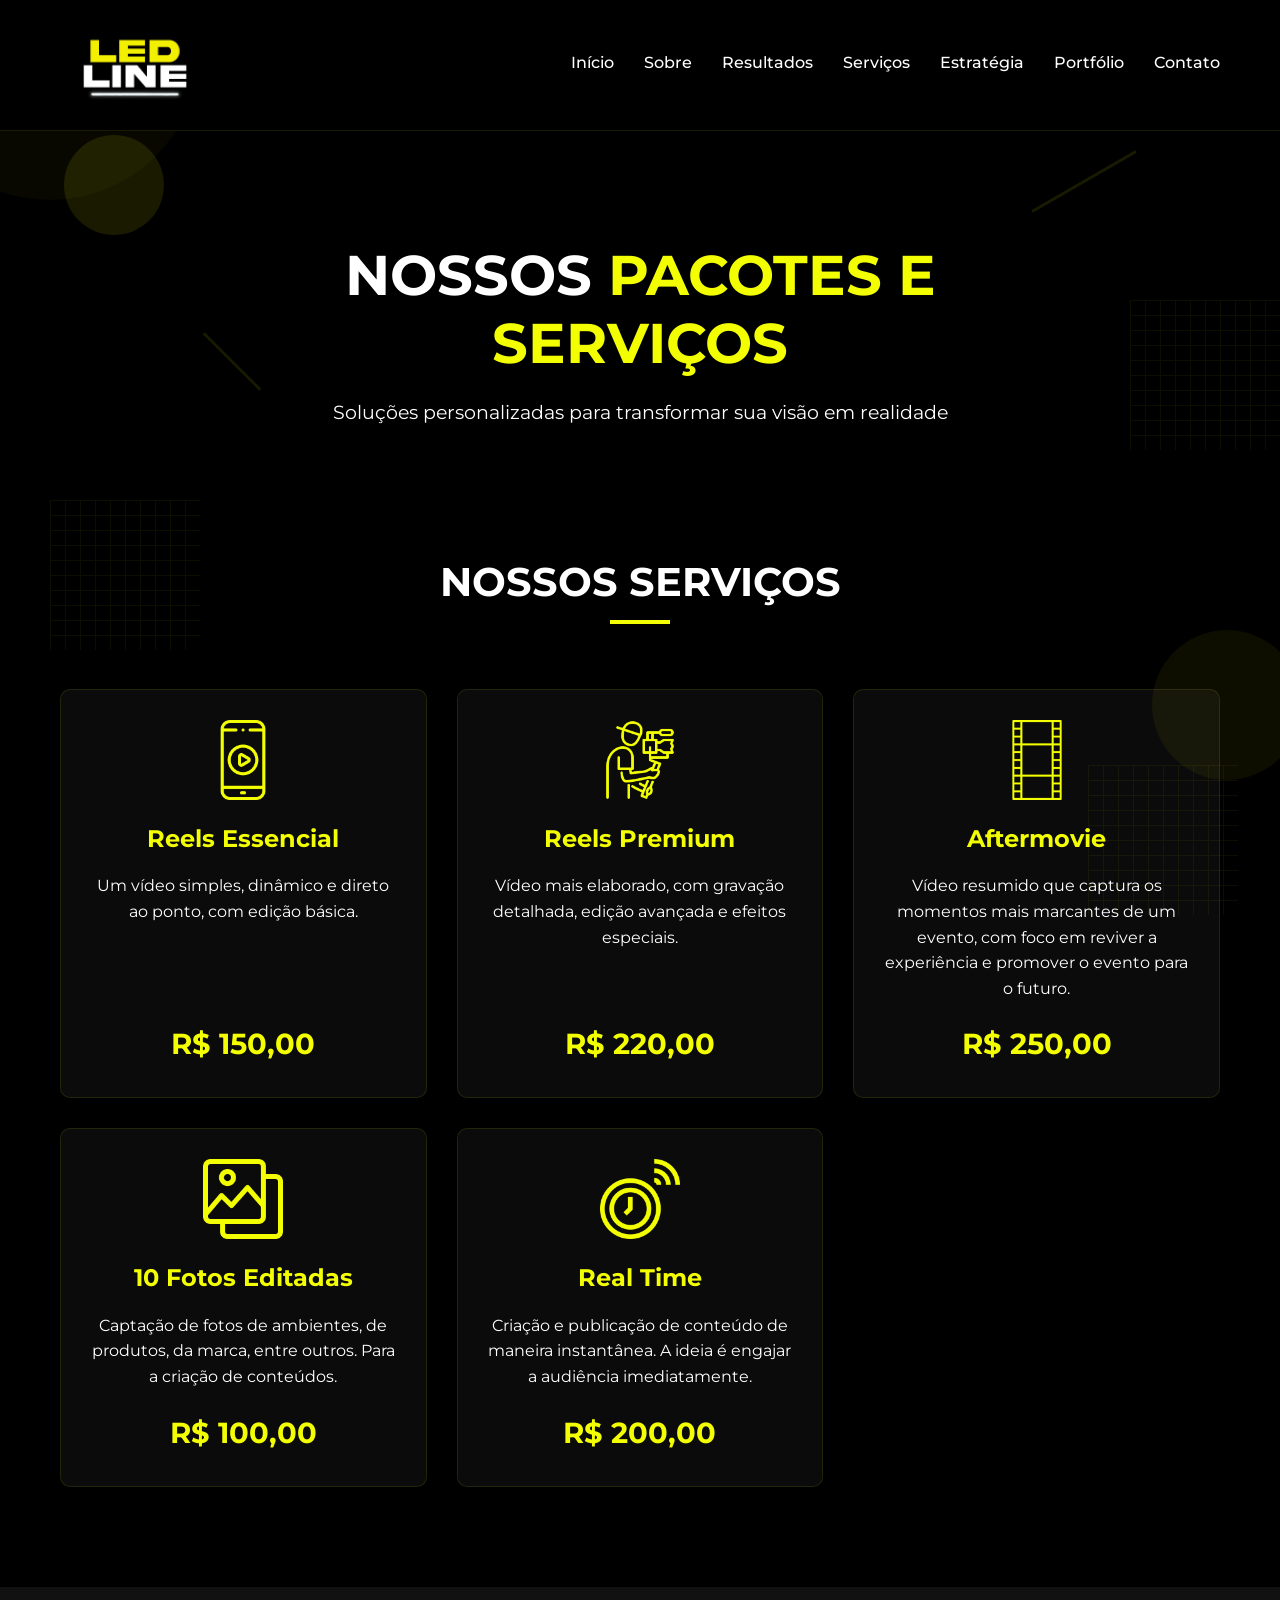
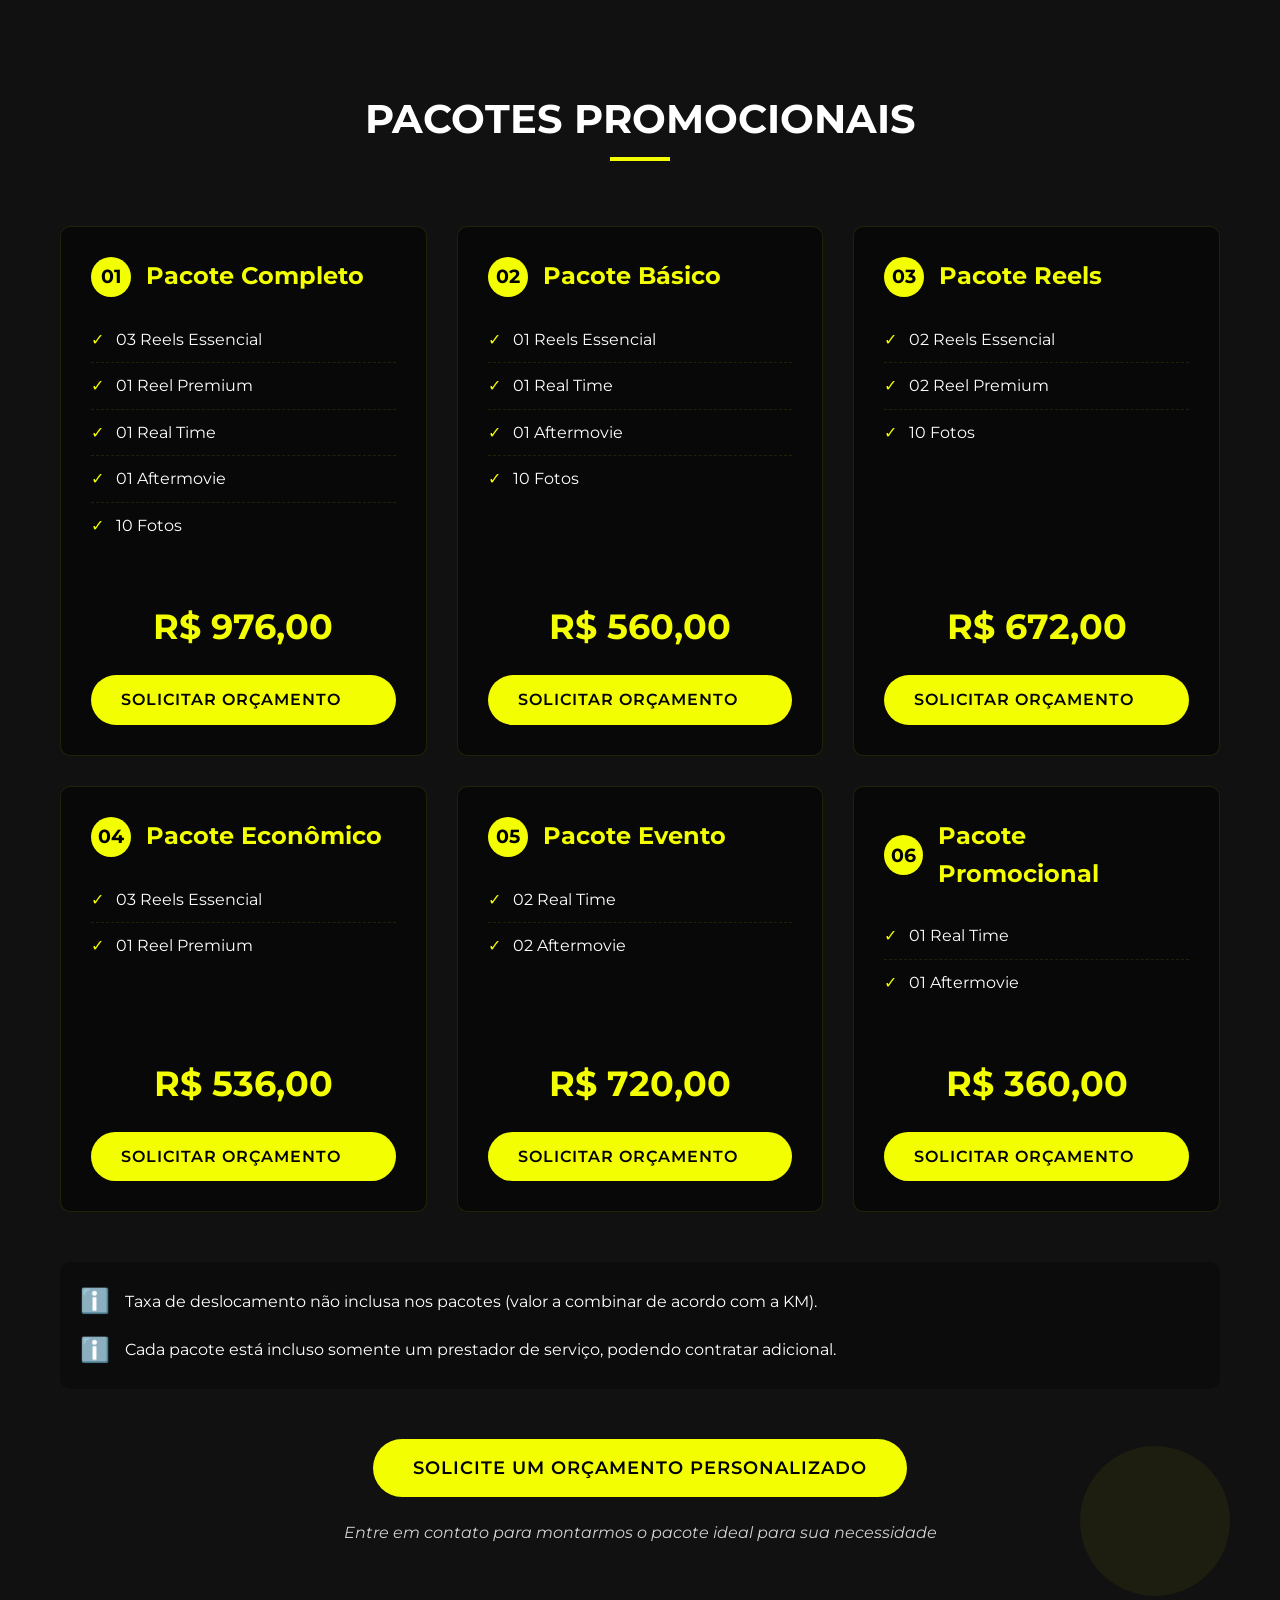
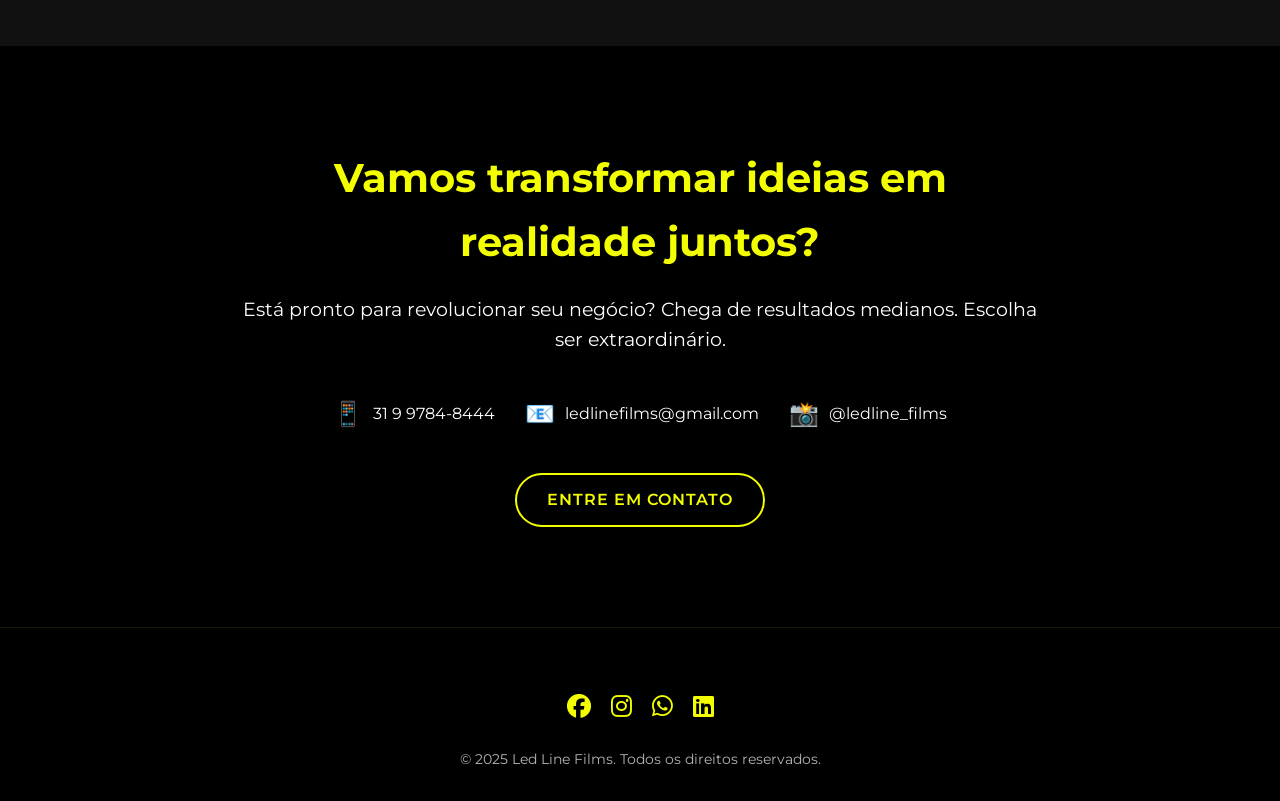
==== pacotes.html @ b4d3a760 "main" ====
<!DOCTYPE html>
<html lang="pt-BR">
<head>
    <meta charset="UTF-8">
    <meta name="viewport" content="width=device-width, initial-scale=1.0">
    <title>Pacotes e Serviços | Led Line Films</title>
    <link rel="stylesheet" href="styles.css">
    <link href="https://fonts.googleapis.com/css2?family=Montserrat:wght@400;500;600;700&display=swap" rel="stylesheet">
    <link rel="stylesheet" href="https://cdnjs.cloudflare.com/ajax/libs/font-awesome/6.5.1/css/all.min.css">
    <link rel="icon" href="/imgs/favicon.svg" type="image/x-icon">
    <link rel="shortcut icon" href="/imgs/favicon.svg" type="image/x-icon">
    <link rel="stylesheet" href="pacotes.css">
</head>
<body>
    <!-- Header -->
    <header>
        <div class="container nav-container">
            <a href="index.html" class="logo">
                <img src="/imgs/logo.png" alt="LED LINE Films Logo">
            </a>
            <nav>
                <ul>
                    <li><a href="index.html#home">Início</a></li>
                    <li><a href="index.html#about">Sobre</a></li>
                    <li><a href="index.html#resultados">Resultados</a></li>
                    <li><a href="index.html#services">Serviços</a></li>
                    <li><a href="index.html#estrategia">Estratégia</a></li>
                    <li><a href="index.html#portfolio">Portfólio</a></li>
                    <li><a href="index.html#contact">Contato</a></li>
                </ul>
            </nav>
            <div class="hamburger">
                <div class="line1"></div>
                <div class="line2"></div>
                <div class="line3"></div>
            </div>
        </div>
    </header>

    <!-- Hero Section Pacotes -->
    <section class="pacotes-hero">
        <div class="container">
            <div class="pacotes-hero-content">
                <h1>Nossos <span class="accent-text">Pacotes e Serviços</span></h1>
                <p>Soluções personalizadas para transformar sua visão em realidade</p>
            </div>
        </div>
        <!-- Elementos decorativos -->
        <div class="pacotes-decor-grid"></div>
        <div class="pacotes-decor-circle"></div>
    </section>

    <!-- Serviços Section -->
    <section class="pacotes-servicos">
        <div class="container">
            <div class="section-title">
                <h2>Nossos Serviços</h2>
            </div>
            <div class="pacotes-servicos-grid">
                <div class="pacote-servico-card">
                    <div class="servico-icon">
                        <img src="/imgs/icons/reels_essencial.png" alt="Reels Essencial">
                    </div>
                    <h3>Reels Essencial</h3>
                    <p>Um vídeo simples, dinâmico e direto ao ponto, com edição básica.</p>
                    <div class="servico-preco">
                        <span>R$ 150,00</span>
                    </div>
                </div>

                <div class="pacote-servico-card">
                    <div class="servico-icon">
                        <img src="/imgs/icons/reels_premium.png" alt="Reels Premium">
                    </div>
                    <h3>Reels Premium</h3>
                    <p>Vídeo mais elaborado, com gravação detalhada, edição avançada e efeitos especiais.</p>
                    <div class="servico-preco">
                        <span>R$ 220,00</span>
                    </div>
                </div>

                <div class="pacote-servico-card">
                    <div class="servico-icon">
                        <img src="/imgs/icons/aftermovie.png" alt="Aftermovie">
                    </div>
                    <h3>Aftermovie</h3>
                    <p>Vídeo resumido que captura os momentos mais marcantes de um evento, com foco em reviver a experiência e promover o evento para o futuro.</p>
                    <div class="servico-preco">
                        <span>R$ 250,00</span>
                    </div>
                </div>

                <div class="pacote-servico-card">
                    <div class="servico-icon">
                        <img src="/imgs/icons/pack_photos.png" alt="Fotos Editadas">
                    </div>
                    <h3>10 Fotos Editadas</h3>
                    <p>Captação de fotos de ambientes, de produtos, da marca, entre outros. Para a criação de conteúdos.</p>
                    <div class="servico-preco">
                        <span>R$ 100,00</span>
                    </div>
                </div>

                <div class="pacote-servico-card">
                    <div class="servico-icon">
                        <img src="/imgs/icons/real_time.png" alt="Real Time">
                    </div>
                    <h3>Real Time</h3>
                    <p>Criação e publicação de conteúdo de maneira instantânea. A ideia é engajar a audiência imediatamente.</p>
                    <div class="servico-preco">
                        <span>R$ 200,00</span>
                    </div>
                </div>
            </div>
        </div>
    </section>

    <!-- Pacotes Section -->
    <section class="pacotes-opcoes">
        <div class="container">
            <div class="section-title">
                <h2>Pacotes Promocionais</h2>
            </div>

            <div class="pacotes-opcoes-grid">
                <div class="pacote-opcao-card">
                    <div class="pacote-header">
                        <div class="pacote-number">01</div>
                        <h3>Pacote Completo</h3>
                    </div>
                    <ul class="pacote-items">
                        <li>03 Reels Essencial</li>
                        <li>01 Reel Premium</li>
                        <li>01 Real Time</li>
                        <li>01 Aftermovie</li>
                        <li>10 Fotos</li>
                    </ul>
                    <div class="pacote-preco">
                        <span>R$ 976,00</span>
                    </div>
                    <a href="index.html#contact" class="btn">Solicitar Orçamento</a>
                </div>

                <div class="pacote-opcao-card">
                    <div class="pacote-header">
                        <div class="pacote-number">02</div>
                        <h3>Pacote Básico</h3>
                    </div>
                    <ul class="pacote-items">
                        <li>01 Reels Essencial</li>
                        <li>01 Real Time</li>
                        <li>01 Aftermovie</li>
                        <li>10 Fotos</li>
                    </ul>
                    <div class="pacote-preco">
                        <span>R$ 560,00</span>
                    </div>
                    <a href="index.html#contact" class="btn">Solicitar Orçamento</a>
                </div>

                <div class="pacote-opcao-card">
                    <div class="pacote-header">
                        <div class="pacote-number">03</div>
                        <h3>Pacote Reels</h3>
                    </div>
                    <ul class="pacote-items">
                        <li>02 Reels Essencial</li>
                        <li>02 Reel Premium</li>
                        <li>10 Fotos</li>
                    </ul>
                    <div class="pacote-preco">
                        <span>R$ 672,00</span>
                    </div>
                    <a href="index.html#contact" class="btn">Solicitar Orçamento</a>
                </div>

                <div class="pacote-opcao-card">
                    <div class="pacote-header">
                        <div class="pacote-number">04</div>
                        <h3>Pacote Econômico</h3>
                    </div>
                    <ul class="pacote-items">
                        <li>03 Reels Essencial</li>
                        <li>01 Reel Premium</li>
                    </ul>
                    <div class="pacote-preco">
                        <span>R$ 536,00</span>
                    </div>
                    <a href="index.html#contact" class="btn">Solicitar Orçamento</a>
                </div>

                <div class="pacote-opcao-card">
                    <div class="pacote-header">
                        <div class="pacote-number">05</div>
                        <h3>Pacote Evento</h3>
                    </div>
                    <ul class="pacote-items">
                        <li>02 Real Time</li>
                        <li>02 Aftermovie</li>
                    </ul>
                    <div class="pacote-preco">
                        <span>R$ 720,00</span>
                    </div>
                    <a href="index.html#contact" class="btn">Solicitar Orçamento</a>
                </div>

                <div class="pacote-opcao-card">
                    <div class="pacote-header">
                        <div class="pacote-number">06</div>
                        <h3>Pacote Promocional</h3>
                    </div>
                    <ul class="pacote-items">
                        <li>01 Real Time</li>
                        <li>01 Aftermovie</li>
                    </ul>
                    <div class="pacote-preco">
                        <span>R$ 360,00</span>
                    </div>
                    <a href="index.html#contact" class="btn">Solicitar Orçamento</a>
                </div>
            </div>

            <div class="pacotes-info">
                <div class="info-item">
                    <span class="info-icon">ℹ️</span>
                    <p>Taxa de deslocamento não inclusa nos pacotes (valor a combinar de acordo com a KM).</p>
                </div>
                <div class="info-item">
                    <span class="info-icon">ℹ️</span>
                    <p>Cada pacote está incluso somente um prestador de serviço, podendo contratar adicional.</p>
                </div>
            </div>

            <div class="pacotes-cta">
                <a href="index.html#contact" class="btn btn-lg">Solicite um orçamento personalizado</a>
                <p>Entre em contato para montarmos o pacote ideal para sua necessidade</p>
            </div>
        </div>
    </section>

    <!-- Contato Rápido -->
    <section class="pacotes-contato">
        <div class="container">
            <div class="pacotes-contato-content">
                <h2>Vamos transformar ideias em realidade juntos?</h2>
                <p>Está pronto para revolucionar seu negócio? Chega de resultados medianos. Escolha ser extraordinário.</p>
                <div class="pacotes-contato-info">
                    <div class="contato-item">
                        <span class="contato-icon">📱</span>
                        <a href="tel:+5531997848444">31 9 9784-8444</a>
                    </div>
                    <div class="contato-item">
                        <span class="contato-icon">📧</span>
                        <a href="mailto:ledlinefilms@gmail.com">ledlinefilms@gmail.com</a>
                    </div>
                    <div class="contato-item">
                        <span class="contato-icon">📸</span>
                        <a href="https://www.instagram.com/ledline_films/" target="_blank">@ledline_films</a>
                    </div>
                </div>
                <a href="index.html#contact" class="btn btn-outline">Entre em contato</a>
            </div>
        </div>
    </section>

    <!-- Footer -->
    <footer>
        <div class="container">
            <div class="social-icons">
                <a href="#"><i class="fab fa-facebook"></i></a>
                <a href="https://www.instagram.com/ledline_films/"><i class="fab fa-instagram"></i></a>
                <a href="#"><i class="fab fa-whatsapp"></i></a>
                <a href="#"><i class="fab fa-linkedin"></i></a>
            </div>
            <div class="copyright">
                &copy; 2025 Led Line Films. Todos os direitos reservados.
            </div>
        </div>
    </footer>

    <script src="script.js"></script>
</body>
</html>
---- styles.css ----
:root {
    --primary-color: #000000;         /* Preto como na proposta */
    --accent-color: #f3ff00;          /* Amarelo vibrante como na proposta */
    --text-color: #ffffff;            /* Texto branco */
    --secondary-color: #111111;       /* Tom escuro secundário */
    --transition: all 0.3s ease;
}

/* Reset global e estilos base */
* {
    margin: 0;
    padding: 0;
    box-sizing: border-box;
    font-family: 'Montserrat', sans-serif;
}

body {
    background-color: var(--primary-color);
    color: var(--text-color);
    line-height: 1.6;
}

/* Definições de containers */
.container {
    max-width: 1200px;
    margin: 0 auto;
    padding: 0 20px;
}

/* Estilos para links e botões */
a {
    text-decoration: none;
    color: var(--text-color);
    transition: var(--transition);
}

a:hover {
    color: var(--accent-color);
}

.btn {
    display: inline-block;
    background-color: var(--accent-color);
    color: black;
    padding: 12px 30px;
    border: none;
    border-radius: 50px;
    font-size: 1rem;
    font-weight: 600;
    cursor: pointer;
    transition: var(--transition);
    text-decoration: none;
    text-transform: uppercase;
    letter-spacing: 1px;
}

.btn:hover {
    color: black;
    background-color: var(--accent-color);
    transform: translateY(-3px);
    box-shadow: 0 4px 15px rgba(243, 255, 0, 0.3);
}

.btn-outline {
    background-color: transparent;
    border: 2px solid var(--accent-color);
    color: var(--accent-color);
}

.btn-outline:hover {
    background-color: var(--accent-color);
    color: black;
}

/* Estilos para textos com destaque */
.accent-text {
    color: var(--accent-color);
    font-weight: 700;
}

/* Header e navegação */
header {
    background-color: rgba(0, 0, 0, 0.9);
    position: fixed;
    width: 100%;
    z-index: 1000;
    padding: 5px 0;
    border-bottom: 1px solid rgba(243, 255, 0, 0.1);
    transition: var(--transition);
}

header.scrolled {
    padding: 5px 0;
    background-color: rgba(0, 0, 0, 0.95);
    box-shadow: 0 2px 10px rgba(0, 0, 0, 0.5);
}

.nav-container {
    display: flex;
    justify-content: space-between;
    align-items: center;
}

.logo {
    display: flex;
    align-items: center;
    text-decoration: none;
    width: 150px;
    height: 120px;
}

.logo img {
    width: 100%;
    height: 100%;
    object-fit: contain;
}

nav ul {
    display: flex;
    list-style: none;
}

nav ul li {
    margin-left: 30px;
}

nav ul li a {
    color: var(--text-color);
    text-decoration: none;
    font-weight: 500;
    transition: var(--transition);
    position: relative;
}

nav ul li a:hover {
    color: var(--accent-color);
}

.nav-hover-line {
    display: block;
    height: 2px;
    width: 0;
    background-color: var(--accent-color);
    transition: width 0.3s ease;
    margin-top: 3px;
}

nav ul li a:hover .nav-hover-line {
    width: 100%;
}

.hamburger {
    display: none;
    cursor: pointer;
}

.hamburger div {
    width: 25px;
    height: 3px;
    background-color: var(--text-color);
    margin: 5px;
    transition: var(--transition);
}

/* Seção Hero */
.hero {
    position: relative;
    height: 100vh;
    background: linear-gradient(rgba(0, 0, 0, 0.8), rgba(0, 0, 0, 0.8)), url('/imgs/bg-hero.jpg') center/cover no-repeat;
    display: flex;
    align-items: center;
    text-align: center;
    overflow: hidden;
}

.hero .container {
    display: flex;
    flex-direction: column;
    justify-content: center;
    align-items: center;
    height: 100%;
    position: relative;
}

.hero-content {
    max-width: 800px;
    margin: 0 auto;
    position: relative;
    z-index: 2;
    padding-bottom: 70px; /* Espaço para o indicador de scroll */
}

.hero-content h1 {
    font-size: 3.5rem;
    font-weight: 700;
    margin-bottom: 20px;
    line-height: 1.2;
    text-transform: uppercase;
    animation: fadeInUp 1s ease;
}

.hero-content p {
    font-size: 1.2rem;
    margin-bottom: 30px;
    animation: fadeInUp 1.2s ease;
}

.hero-buttons {
    display: flex;
    justify-content: center;
    gap: 20px;
    margin-top: 30px;
    animation: fadeInUp 1.4s ease;
}

.scroll-indicator {
    position: absolute;
    bottom: 30px;
    left: 50%;
    transform: translateX(-50%);
    text-align: center;
    animation: bounce 2s infinite;
    z-index: 2;
}

.scroll-indicator span {
    display: block;
    font-size: 0.9rem;
    margin-bottom: 10px;
    opacity: 0.7;
}

.arrow-down {
    display: block;
    width: 20px;
    height: 20px;
    border-right: 2px solid var(--accent-color);
    border-bottom: 2px solid var(--accent-color);
    transform: rotate(45deg);
    margin: 0 auto;
}

.hero-decor-grid {
    position: absolute;
    bottom: -50px;
    right: -50px;
    width: 200px;
    height: 200px;
    background-image: linear-gradient(var(--accent-color) 1px, transparent 1px), 
                      linear-gradient(90deg, var(--accent-color) 1px, transparent 1px);
    background-size: 15px 15px;
    opacity: 0.05;
    z-index: 1;
}

.hero-decor-circle {
    position: absolute;
    top: -100px;
    left: -100px;
    width: 300px;
    height: 300px;
    border-radius: 50%;
    background-color: var(--accent-color);
    opacity: 0.03;
    z-index: 1;
}

/* Seção Sobre */
.about {
    padding: 100px 0;
    position: relative;
    overflow: hidden;
}

.section-title {
    text-align: center;
    margin-bottom: 60px;
}

.section-title h2 {
    font-size: 2.5rem;
    font-weight: 700;
    display: inline-block;
    position: relative;
    margin-bottom: 15px;
    text-transform: uppercase;
}

.section-title h2:after {
    content: '';
    position: absolute;
    left: 50%;
    bottom: -10px;
    transform: translateX(-50%);
    width: 60px;
    height: 4px;
    background-color: var(--accent-color);
}

.about-content {
    display: flex;
    flex-wrap: wrap;
    align-items: center;
    justify-content: space-between;
}

.about-text {
    flex: 1;
    padding-right: 40px;
}

.about-text h3 {
    font-size: 1.8rem;
    margin-bottom: 20px;
    color: var(--accent-color);
}

.about-text p {
    margin-bottom: 15px;
}

.about-image {
    flex: 1;
    overflow: hidden;
    border-radius: 10px;
    box-shadow: 0 5px 15px rgba(0, 0, 0, 0.3);
    height: 400px;
}

.about-image img {
    width: 100%;
    height: 100%;
    object-fit: cover;
    transition: var(--transition);
}

.about-image img:hover {
    transform: scale(1.05);
}

/* Seção Estratégia */
.estrategia {
    padding: 100px 0;
    background-color: var(--secondary-color);
    position: relative;
    overflow: hidden;
}

.estrategia-intro {
    max-width: 800px;
    margin: 0 auto 60px;
    text-align: center;
    font-size: 1.2rem;
}

.estrategia-steps {
    display: flex;
    flex-direction: column;
    gap: 30px;
    max-width: 1000px;
    margin: 0 auto;
}

.step-container {
    display: flex;
    align-items: center;
}

.step-card {
    background-color: rgba(17, 17, 17, 0.7);
    border: 1px solid rgba(243, 255, 0, 0.1);
    border-radius: 10px;
    padding: 30px;
    flex: 1;
    position: relative;
    transition: transform 0.3s ease, box-shadow 0.3s ease;
}

.step-card:hover {
    transform: translateY(-5px);
    box-shadow: 0 10px 20px rgba(0, 0, 0, 0.2);
    border-color: rgba(243, 255, 0, 0.3);
}

.step-number {
    display: inline-block;
    background-color: var(--accent-color);
    color: black;
    font-weight: 700;
    padding: 5px 15px;
    border-radius: 20px;
    margin-bottom: 15px;
    font-size: 1.1rem;
}

.step-card h3 {
    font-size: 1.8rem;
    margin-bottom: 10px;
    color: var(--accent-color);
    text-transform: uppercase;
    font-weight: 700;
    letter-spacing: 1px;
}

.step-subtitle {
    font-size: 1.1rem;
    color: rgba(255, 255, 255, 0.7);
    margin-bottom: 15px;
    font-weight: 500;
}

.step-connector {
    display: flex;
    flex-direction: column;
    align-items: center;
    width: 100px;
    position: relative;
}

.connector-line {
    height: 2px;
    width: 100%;
    background-color: var(--accent-color);
    opacity: 0.4;
}

.connector-plus {
    position: absolute;
    top: 50%;
    left: 50%;
    transform: translate(-50%, -50%);
    width: 30px;
    height: 30px;
    background-color: var(--accent-color);
    color: black;
    border-radius: 50%;
    display: flex;
    align-items: center;
    justify-content: center;
    font-weight: 700;
    font-size: 1.2rem;
}

.estrategia-cta {
    text-align: center;
    margin-top: 60px;
}

/* Elementos decorativos da estratégia */
.estrategia-decor-camera {
    position: absolute;
    top: 50px;
    right: 50px;
    width: 150px;
    height: 150px;
    background-image: url('data:image/svg+xml;utf8,<svg xmlns="http://www.w3.org/2000/svg" viewBox="0 0 512 512" fill="%23f3ff00" opacity="0.1"><path d="M149.1 64.8L138.7 96H64C28.7 96 0 124.7 0 160V416c0 35.3 28.7 64 64 64H448c35.3 0 64-28.7 64-64V160c0-35.3-28.7-64-64-64H373.3L362.9 64.8C356.4 45.2 338.1 32 317.4 32H194.6c-20.7 0-39 13.2-45.5 32.8zM256 192a96 96 0 1 1 0 192 96 96 0 1 1 0-192z"/></svg>');
    background-repeat: no-repeat;
    opacity: 0.05;
    z-index: 1;
}

.estrategia-decor-grid {
    position: absolute;
    bottom: -50px;
    left: -50px;
    width: 200px;
    height: 200px;
    background-image: linear-gradient(var(--accent-color) 1px, transparent 1px), 
                      linear-gradient(90deg, var(--accent-color) 1px, transparent 1px);
    background-size: 15px 15px;
    opacity: 0.05;
    z-index: 1;
}

.estrategia-decor-circles {
    position: absolute;
    top: 30%;
    left: 10%;
    width: 20px;
    height: 20px;
    border-radius: 50%;
    background-color: var(--accent-color);
    box-shadow: 0 0 0 10px rgba(243, 255, 0, 0.03), 
                0 0 0 20px rgba(243, 255, 0, 0.02);
    opacity: 0.1;
    z-index: 1;
}

/* Seção Resultados */
.resultados {
    padding: 100px 0;
    background-color: var(--secondary-color);
    position: relative;
    overflow: hidden;
}

.resultados-grid {
    display: grid;
    grid-template-columns: repeat(auto-fit, minmax(350px, 1fr));
    gap: 30px;
}

.resultado-card {
    background-color: var(--primary-color);
    border-radius: 10px;
    overflow: hidden;
    box-shadow: 0 5px 15px rgba(0, 0, 0, 0.2);
    transition: var(--transition);
    padding: 20px;
    border: 1px solid rgba(243, 255, 0, 0.1);
}

.resultado-card:hover {
    transform: translateY(-10px);
    border-color: rgba(243, 255, 0, 0.3);
    box-shadow: 0 10px 30px rgba(0, 0, 0, 0.5);
}

.resultado-insights img {
    width: 100%;
    max-height: 500px;
    min-height: 400px;
    object-fit: contain;
    border-radius: 10px;
    margin-bottom: 20px;
    background-color: white;
}

.resultado-stats {
    display: flex;
    justify-content: space-between;
    margin-bottom: 20px;
}

.stat-item {
    display: flex;
    flex-direction: column;
    align-items: center;
}

.stat-number {
    font-size: 1.5rem;
    font-weight: bold;
    color: var(--accent-color);
}

.stat-label {
    font-size: 0.9rem;
    color: rgba(255, 255, 255, 0.7);
}

.resultado-description {
    text-align: center;
    font-style: italic;
    color: rgba(255, 255, 255, 0.8);
}

/* Seção Serviços */
.services {
    padding: 100px 0;
    background-color: var(--primary-color);
    position: relative;
    overflow: hidden;
}

.services-grid {
    display: grid;
    grid-template-columns: repeat(auto-fit, minmax(300px, 1fr));
    gap: 30px;
}

.service-card {
    background-color: var(--secondary-color);
    border-radius: 10px;
    overflow: hidden;
    box-shadow: 0 5px 15px rgba(0, 0, 0, 0.2);
    transition: var(--transition);
    border: 1px solid rgba(243, 255, 0, 0.1);
}

.service-card:hover {
    transform: translateY(-10px);
    border-color: rgba(243, 255, 0, 0.3);
    box-shadow: 0 10px 30px rgba(0, 0, 0, 0.5);
}

.service-img {
    height: 200px;
    overflow: hidden;
}

.service-img img {
    width: 100%;
    height: 100%;
    object-fit: cover;
    transition: var(--transition);
}

.service-card:hover .service-img img {
    transform: scale(1.1);
}

.service-info {
    padding: 25px;
}

.service-info h3 {
    font-size: 1.5rem;
    margin-bottom: 15px;
    color: var(--accent-color);
}

.service-info p {
    margin-bottom: 20px;
}

.services-cta {
    text-align: center;
    margin-top: 60px;
}

.btn-lg {
    padding: 15px 40px;
    font-size: 1.1rem;
    position: relative;
    overflow: hidden;
}

.btn-lg:after {
    content: '';
    position: absolute;
    top: 50%;
    right: 20px;
    transform: translateY(-50%);
    width: 20px;
    height: 20px;
    background-image: url('data:image/svg+xml;utf8,<svg xmlns="http://www.w3.org/2000/svg" viewBox="0 0 24 24" fill="black"><path d="M9.4 18l.7-.7-5-5H22v-1H5.1l5-5-.7-.7-6.4 6.4 6.4 6z" transform="rotate(180, 12, 12)"/></svg>');
    background-size: contain;
    background-repeat: no-repeat;
    transition: transform 0.3s ease;
    opacity: 0;
}

.btn-lg:hover:after {
    transform: translate(5px, -50%);
    opacity: 1;
}

.services-cta p {
    margin-top: 15px;
    font-style: italic;
    opacity: 0.8;
}

/* Seção Portfólio */
.portfolio {
    padding: 100px 0;
    position: relative;
    overflow: hidden;
}

.portfolio-grid {
    display: grid;
    grid-template-columns: repeat(auto-fill, minmax(350px, 1fr));
    gap: 20px;
}

.portfolio-item {
    position: relative;
    overflow: hidden;
    border-radius: 10px;
    height: 250px;
    border: 1px solid rgba(243, 255, 0, 0.1);
    transition: border-color 0.3s ease;
}

.portfolio-item:hover {
    border-color: rgba(243, 255, 0, 0.3);
}

.portfolio-img {
    width: 100%;
    height: 100%;
    object-fit: cover;
    transition: var(--transition);
}

.portfolio-overlay {
    position: absolute;
    top: 0;
    left: 0;
    width: 100%;
    height: 100%;
    background: rgba(0, 0, 0, 0.8);
    display: flex;
    flex-direction: column;
    align-items: center;
    justify-content: center;
    opacity: 0;
    transition: var(--transition);
    padding: 20px;
}

.portfolio-item:hover .portfolio-img {
    transform: scale(1.1);
}

.portfolio-item:hover .portfolio-overlay {
    opacity: 1;
}

.portfolio-overlay h3 {
    font-size: 1.5rem;
    margin-bottom: 10px;
    color: var(--accent-color);
}

.portfolio-overlay p {
    margin-bottom: 15px;
    text-align: center;
    padding: 0 20px;
}

/* Seção Depoimentos */
.testimonials {
    padding: 100px 0;
    background-color: var(--secondary-color);
    position: relative;
    overflow: hidden;
}

.testimonial-slider {
    max-width: 1200px;
    margin: 0 auto;
    display: flex;
    flex-wrap: wrap;
    justify-content: center;
}

.testimonial {
    text-align: center;
    padding: 30px;
    width: calc(50% - 30px);
    margin: 15px;
    background-color: rgba(0, 0, 0, 0.5);
    border-radius: 10px;
    box-shadow: 0 5px 15px rgba(0, 0, 0, 0.1);
    transition: transform 0.3s ease, box-shadow 0.3s ease;
    border: 1px solid rgba(243, 255, 0, 0.1);
}

.testimonial:hover {
    transform: translateY(-5px);
    box-shadow: 0 8px 20px rgba(0, 0, 0, 0.15);
    border-color: rgba(243, 255, 0, 0.3);
}

.client-image {
    width: 80px;
    height: 80px;
    border-radius: 50%;
    margin: 0 auto 20px;
    overflow: hidden;
    border: 3px solid var(--accent-color);
}

.client-image img {
    width: 100%;
    height: 100%;
    object-fit: cover;
}

.testimonial p {
    font-style: italic;
    margin-bottom: 20px;
}

.client-name {
    font-weight: 700;
    color: var(--accent-color);
}

/* Seção Contato */
.contact {
    padding: 100px 0;
    position: relative;
    overflow: hidden;
}

.contact-container {
    display: flex;
    flex-wrap: wrap;
    gap: 40px;
}

.contact-info {
    flex: 1;
    min-width: 300px;
}

.contact-info h3 {
    font-size: 1.8rem;
    margin-bottom: 20px;
    color: var(--accent-color);
}

.contact-item {
    display: flex;
    align-items: flex-start;
    margin-bottom: 20px;
}

.contact-icon {
    color: var(--accent-color);
    margin-right: 15px;
    font-size: 1.5rem;
}

.contact-form {
    flex: 1;
    min-width: 300px;
}

.contact-form h3 {
    font-size: 1.8rem;
    margin-bottom: 20px;
    color: var(--accent-color);
}

.form-group {
    margin-bottom: 20px;
}

.form-control {
    width: 100%;
    padding: 15px;
    border: 1px solid rgba(243, 255, 0, 0.1);
    background-color: rgba(255, 255, 255, 0.05);
    color: var(--text-color);
    border-radius: 8px;
    font-size: 1rem;
    transition: var(--transition);
}

.form-control:focus {
    outline: none;
    background-color: rgba(255, 255, 255, 0.08);
    border-color: var(--accent-color);
    box-shadow: 0 0 0 3px rgba(243, 255, 0, 0.1);
}

.form-control::placeholder {
    color: rgba(255, 255, 255, 0.5);
}

textarea.form-control {
    resize: none;
    height: 150px;
}

/* Footer */
footer {
    background-color: var(--primary-color);
    padding: 60px 0 30px;
    text-align: center;
    border-top: 1px solid rgba(243, 255, 0, 0.1);
}

.social-icons {
    color: #f3ff00;
    display: flex;
    justify-content: center;
    margin-bottom: 30px;
    height: 30px;
}

.social-icons a {
    color: #f3ff00;
    margin: 0 10px;
    transition: transform 0.3s ease;
    font-size: 1.5rem;
}

.social-icons a:hover {
    transform: translateY(-5px);
    color: var(--text-color);
}

.copyright {
    color: rgba(255, 255, 255, 0.7);
    font-size: 0.9rem;
}

/* Elementos visuais decorativos gerais */
.visual-decorations {
    position: absolute;
    top: 0;
    left: 0;
    width: 100%;
    height: 100%;
    pointer-events: none;
    z-index: 0;
}

.decor-element {
    position: absolute;
    z-index: -1;
}

/* Animações */
@keyframes fadeInUp {
    from {
        opacity: 0;
        transform: translateY(30px);
    }
    to {
        opacity: 1;
        transform: translateY(0);
    }
}

@keyframes bounce {
    0%, 20%, 50%, 80%, 100% {
        transform: translateY(0) translateX(-50%);
    }
    40% {
        transform: translateY(-10px) translateX(-50%);
    }
    60% {
        transform: translateY(-5px) translateX(-50%);
    }
}

@keyframes pulse {
    0% {
        opacity: 0.6;
        transform: scale(0.98);
    }
    50% {
        opacity: 1;
        transform: scale(1);
    }
    100% {
        opacity: 0.6;
        transform: scale(0.98);
    }
}

/* Classe para elementos animados */
.animate-on-scroll {
    opacity: 0;
    transform: translateY(30px);
    transition: opacity 0.6s ease, transform 0.6s ease;
}

.animate-on-scroll.animated {
    opacity: 1;
    transform: translateY(0);
}

/* Adicional para a seção de estratégia */
.step-card.visible {
    transform: translateY(0);
    opacity: 1;
}

.step-connector.visible .connector-line {
    width: 100%;
    opacity: 0.4;
}

/* Responsividade */
@media screen and (max-width: 1024px) {
    .section-title h2 {
        font-size: 2.2rem;
    }
    
    .hero-content h1 {
        font-size: 3rem;
    }
}

@media screen and (max-width: 768px) {
    /* Navegação mobile */
    nav ul {
        position: absolute;
        right: 0;
        top: 70px;
        background-color: rgba(0, 0, 0, 0.95);
        flex-direction: column;
        width: 100%;
        text-align: center;
        transform: translateY(-100%);
        transition: transform 0.5s ease;
        opacity: 0;
        padding: 20px 0;
        z-index: 1000;
    }
    
    nav ul.active {
        transform: translateY(0);
        opacity: 1;
    }
    
    nav ul li {
        margin: 15px 0;
    }
    
    .hamburger {
        display: block;
    }
    
    /* Seções */
    .about-content, 
    .contact-container {
        flex-direction: column;
    }
    
    .about-text {
        padding-right: 0;
        margin-bottom: 30px;
    }
    
    .hero-content h1 {
        font-size: 2.2rem;
    }
    
    .section-title h2 {
        font-size: 2rem;
    }
    
    .hero-buttons {
        flex-direction: column;
        gap: 15px;
    }
    
    /* Estratégia seção */
    .step-container {
        flex-direction: column;
    }
    
    .step-connector {
        height: 50px;
        width: 2px;
        margin: 10px 0;
    }
    
    .connector-line {
        height: 100%;
        width: 2px;
    }
    
    /* Resultados seção */
    .resultados-grid {
        grid-template-columns: 1fr;
    }
    
    .resultado-insights img {
        max-height: 300px;
        min-height: 250px;
    }
    
    /* Testimonials */
    .testimonial {
        width: 100%;
        margin: 10px 0;
    }
    
    /* Elementos decorativos responsivos */
    .estrategia-decor-camera,
    .estrategia-decor-grid,
    .estrategia-decor-circles,
    .hero-decor-grid,
    .hero-decor-circle {
        display: none;
    }
}

@media screen and (max-width: 480px) {
    .hero-content h1 {
        font-size: 1.8rem;
    }
    
    .hero-content p {
        font-size: 1rem;
    }
    
    .section-title h2 {
        font-size: 1.8rem;
    }
    
    .step-card h3 {
        font-size: 1.5rem;
    }
    
    .portfolio-grid {
        grid-template-columns: 1fr;
    }
}
---- pacotes.css ----
:root {
    --primary-color: #000000;         /* Preto como na proposta */
    --accent-color: #f3ff00;          /* Amarelo vibrante como na proposta */
    --text-color: #ffffff;            /* Texto branco */
    --secondary-color: #111111;       /* Tom escuro secundário */
    --transition: all 0.3s ease;
}

/* Reset global e estilos base */
* {
    margin: 0;
    padding: 0;
    box-sizing: border-box;
    font-family: 'Montserrat', sans-serif;
}/* Estilos específicos para a página de pacotes e serviços */

/* Hero da página de pacotes */
.pacotes-hero {
    position: relative;
    height: 50vh;
    min-height: 300px;
    background: linear-gradient(rgba(0, 0, 0, 0.8), rgba(0, 0, 0, 0.8)), url('/imgs/pacotes-bg.jpg') center/cover no-repeat;
    display: flex;
    align-items: center;
    text-align: center;
    overflow: hidden;
    padding-top: 250px; /* Substitui a margem por padding */
    margin-top: 0;
}

.pacotes-hero-content {
    max-width: 800px;
    margin: 0 auto;
    position: relative;
    z-index: 2;
}

.pacotes-hero-content h1 {
    font-size: 3.5rem;
    font-weight: 700;
    margin-bottom: 20px;
    line-height: 1.2;
    text-transform: uppercase;
    animation: fadeInUp 1s ease;
}

.pacotes-hero-content p {
    font-size: 1.2rem;
    margin-bottom: 30px;
    animation: fadeInUp 1.2s ease;
}

.pacotes-decor-grid {
    position: absolute;
    bottom: -50px;
    right: -50px;
    width: 200px;
    height: 200px;
    background-image: linear-gradient(var(--accent-color) 1px, transparent 1px), 
                      linear-gradient(90deg, var(--accent-color) 1px, transparent 1px);
    background-size: 15px 15px;
    opacity: 0.05;
    z-index: 1;
}

.pacotes-decor-circle {
    position: absolute;
    top: -100px;
    left: -100px;
    width: 300px;
    height: 300px;
    border-radius: 50%;
    background-color: var(--accent-color);
    opacity: 0.03;
    z-index: 1;
}

/* Seção de serviços */
.pacotes-servicos {
    padding: 100px 0;
    background-color: var(--primary-color);
    position: relative;
    overflow: hidden;
}

.pacotes-servicos-grid {
    display: grid;
    grid-template-columns: repeat(auto-fit, minmax(280px, 1fr));
    gap: 30px;
}

.pacote-servico-card {
    background-color: rgba(17, 17, 17, 0.7);
    border: 1px solid rgba(243, 255, 0, 0.1);
    border-radius: 10px;
    padding: 30px;
    text-align: center;
    transition: transform 0.3s ease, box-shadow 0.3s ease;
    display: flex;
    flex-direction: column;
    height: 100%;
}

.pacote-servico-card:hover {
    transform: translateY(-10px);
    box-shadow: 0 10px 30px rgba(0, 0, 0, 0.5);
    border-color: rgba(243, 255, 0, 0.3);
}

.servico-icon {
    width: 80px;
    height: 80px;
    margin: 0 auto 20px;
    display: flex;
    align-items: center;
    justify-content: center;
}

.servico-icon img {
    width: 100%;
    height: auto;
    object-fit: contain;
}

.pacote-servico-card h3 {
    font-size: 1.5rem;
    margin-bottom: 15px;
    color: var(--accent-color);
    font-weight: 700;
}

.pacote-servico-card p {
    margin-bottom: 20px;
    flex-grow: 1;
}

.servico-preco {
    font-size: 1.8rem;
    font-weight: 700;
    color: var(--accent-color);
    margin-top: auto;
}

/* Seção de pacotes */
.pacotes-opcoes {
    padding: 100px 0;
    background-color: var(--secondary-color);
    position: relative;
    overflow: hidden;
}

.pacotes-opcoes-grid {
    display: grid;
    grid-template-columns: repeat(auto-fit, minmax(300px, 1fr));
    gap: 30px;
    margin-bottom: 50px;
}

.pacote-opcao-card {
    background-color: rgba(0, 0, 0, 0.5);
    border: 1px solid rgba(243, 255, 0, 0.1);
    border-radius: 10px;
    padding: 30px;
    transition: transform 0.3s ease, box-shadow 0.3s ease;
    display: flex;
    flex-direction: column;
    height: 100%;
}

.pacote-opcao-card:hover {
    transform: translateY(-10px);
    box-shadow: 0 10px 30px rgba(0, 0, 0, 0.5);
    border-color: rgba(243, 255, 0, 0.3);
}

.pacote-header {
    margin-bottom: 20px;
    display: flex;
    align-items: center;
}

.pacote-number {
    background-color: var(--accent-color);
    color: black;
    font-weight: 700;
    width: 40px;
    height: 40px;
    border-radius: 50%;
    display: flex;
    align-items: center;
    justify-content: center;
    margin-right: 15px;
    font-size: 1.2rem;
}

.pacote-header h3 {
    font-size: 1.5rem;
    color: var(--accent-color);
    font-weight: 700;
}

.pacote-items {
    list-style: none;
    margin-bottom: 30px;
    flex-grow: 1;
}

.pacote-items li {
    padding: 10px 0;
    border-bottom: 1px dashed rgba(243, 255, 0, 0.1);
    position: relative;
    padding-left: 25px;
}

.pacote-items li:before {
    content: '✓';
    color: var(--accent-color);
    position: absolute;
    left: 0;
    top: 10px;
}

.pacote-items li:last-child {
    border-bottom: none;
}

.pacote-preco {
    font-size: 2.2rem;
    font-weight: 700;
    color: var(--accent-color);
    margin: 20px 0;
    text-align: center;
}

.pacotes-info {
    background-color: rgba(0, 0, 0, 0.3);
    border-radius: 10px;
    padding: 20px;
    margin-bottom: 50px;
}

.info-item {
    display: flex;
    align-items: center;
    margin-bottom: 10px;
}

.info-item:last-child {
    margin-bottom: 0;
}

.info-icon {
    margin-right: 15px;
    font-size: 1.5rem;
}

.pacotes-cta {
    text-align: center;
    max-width: 600px;
    margin: 0 auto;
}

.btn-lg {
    padding: 15px 40px;
    font-size: 1.1rem;
}

.pacotes-cta p {
    margin-top: 15px;
    font-style: italic;
    opacity: 0.8;
}

/* Seção de contato rápido */
.pacotes-contato {
    padding: 100px 0;
    background: linear-gradient(rgba(0, 0, 0, 0.9), rgba(0, 0, 0, 0.9)), url('/imgs/contato-bg.jpg') center/cover no-repeat;
    text-align: center;
}

.pacotes-contato-content {
    max-width: 800px;
    margin: 0 auto;
}

.pacotes-contato-content h2 {
    font-size: 2.5rem;
    margin-bottom: 20px;
    color: var(--accent-color);
}

.pacotes-contato-content p {
    margin-bottom: 40px;
    font-size: 1.2rem;
}

.pacotes-contato-info {
    display: flex;
    justify-content: center;
    flex-wrap: wrap;
    gap: 30px;
    margin-bottom: 40px;
}

.contato-item {
    display: flex;
    align-items: center;
}

.contato-icon {
    margin-right: 10px;
    font-size: 1.5rem;
}

.contato-item a {
    color: var(--text-color);
    text-decoration: none;
    transition: color 0.3s ease;
}

.contato-item a:hover {
    color: var(--accent-color);
}

/* Botão outline */
.btn-outline {
    background-color: transparent;
    border: 2px solid var(--accent-color);
    color: var(--accent-color);
}

.btn-outline:hover {
    background-color: var(--accent-color);
    color: black;
}

/* Elementos decorativos */
.pacotes-servicos::before {
    content: '';
    position: absolute;
    top: 50px;
    left: 50px;
    width: 150px;
    height: 150px;
    background-image: linear-gradient(var(--accent-color) 1px, transparent 1px), 
                      linear-gradient(90deg, var(--accent-color) 1px, transparent 1px);
    background-size: 15px 15px;
    opacity: 0.05;
    z-index: 0;
}

.pacotes-opcoes::before {
    content: '';
    position: absolute;
    bottom: 50px;
    right: 50px;
    width: 150px;
    height: 150px;
    border-radius: 50%;
    background-color: var(--accent-color);
    opacity: 0.05;
    z-index: 0;
}

/* Animações */
@keyframes fadeInUp {
    from {
        opacity: 0;
        transform: translateY(30px);
    }
    to {
        opacity: 1;
        transform: translateY(0);
    }
}

/* Responsividade */
@media screen and (max-width: 768px) {
    .pacotes-hero {
        height: 40vh;
        margin-top: 0;
    }
    
    .pacotes-hero-content h1 {
        font-size: 2.2rem;
    }
    
    .pacotes-hero-content p {
        font-size: 1rem;
    }
    
    .pacotes-contato-info {
        flex-direction: column;
        gap: 15px;
    }
    
    .pacote-preco {
        font-size: 1.8rem;
    }
}

@media screen and (max-width: 480px) {
    .pacotes-servicos-grid,
    .pacotes-opcoes-grid {
        grid-template-columns: 1fr;
    }
    
    .pacotes-hero-content h1 {
        font-size: 1.8rem;
    }
    
    .pacotes-contato-content h2 {
        font-size: 1.8rem;
    }
}
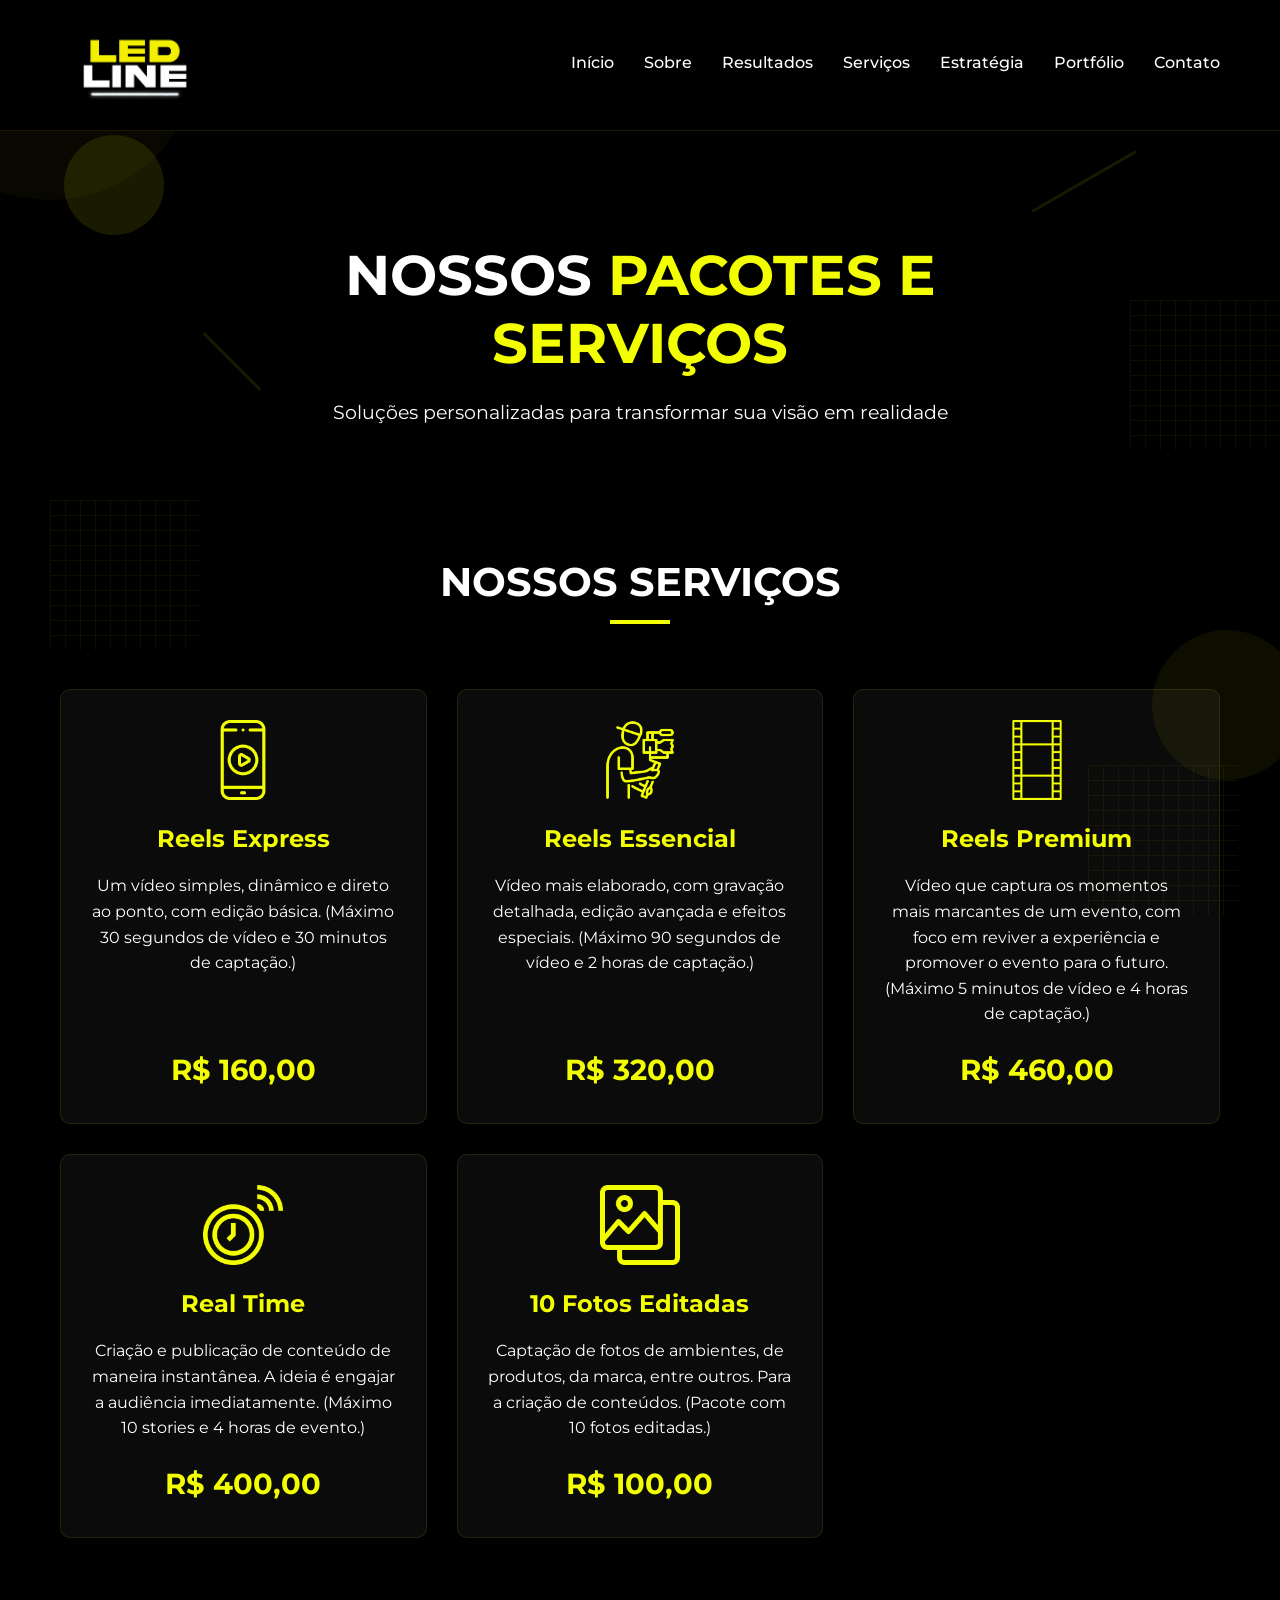
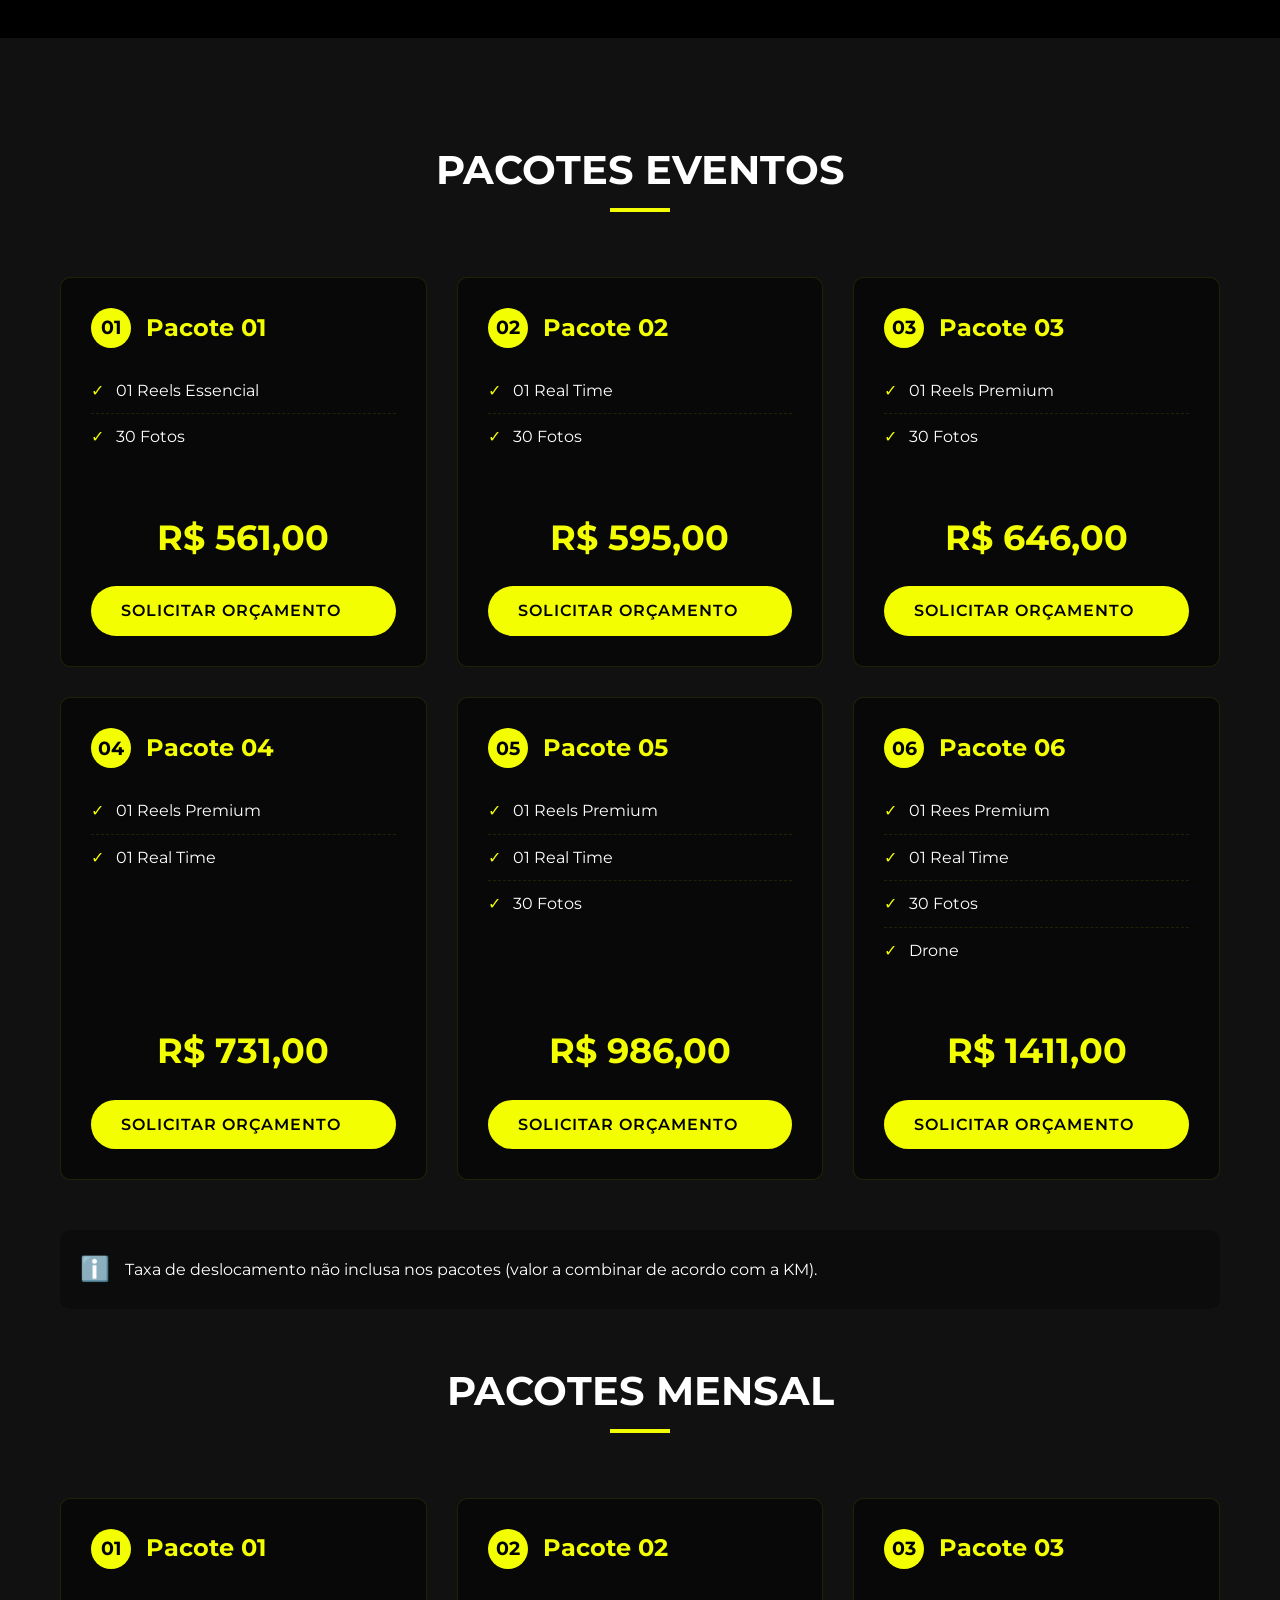
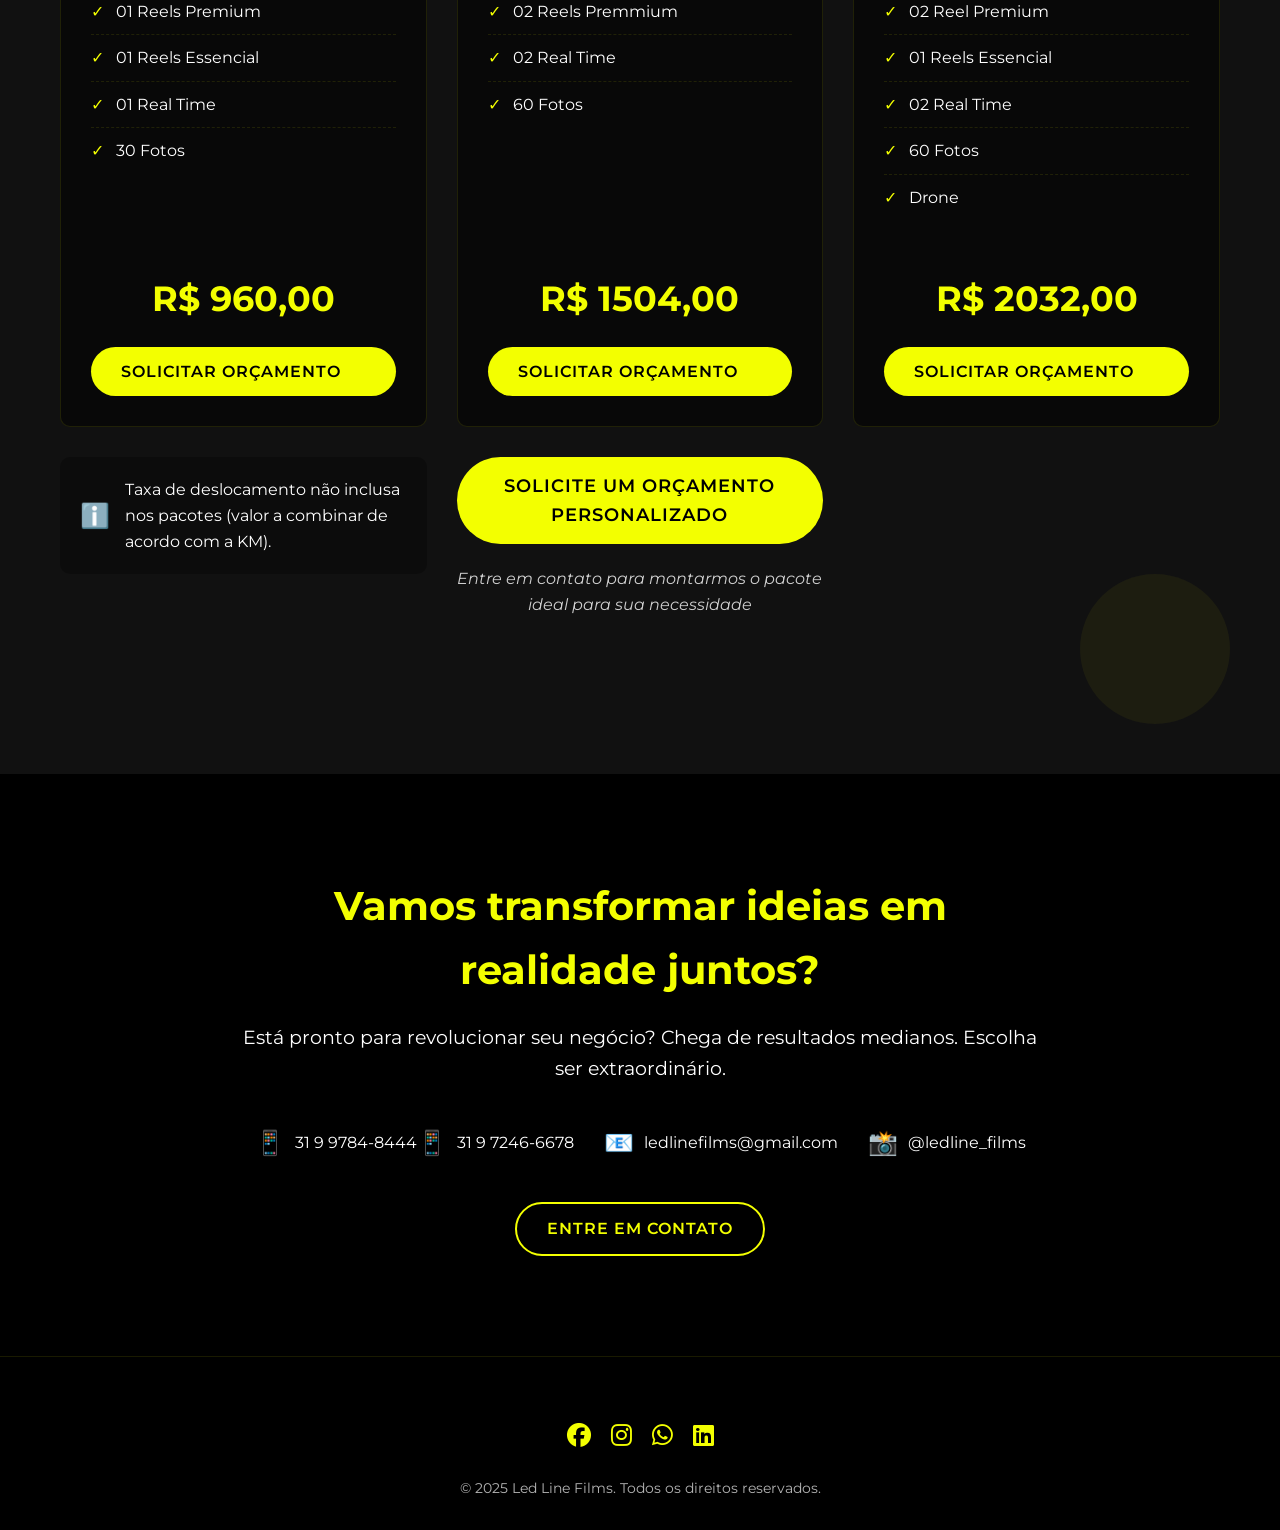
==== commit 08bbbc7a: "att v2" ====
--- a/pacotes.html
+++ b/pacotes.html
@@ -61,32 +61,43 @@
                     <div class="servico-icon">
                         <img src="/imgs/icons/reels_essencial.png" alt="Reels Essencial">
                     </div>
+                    <h3>Reels Express</h3>
+                    <p>Um vídeo simples, dinâmico e direto ao ponto, com edição básica. (Máximo 30 segundos de vídeo e 30 minutos de captação.)</p>
+                    <div class="servico-preco">
+                        <span>R$ 160,00</span>
+                    </div>
+                </div>
+
+                <div class="pacote-servico-card">
+                    <div class="servico-icon">
+                        <img src="/imgs/icons/reels_premium.png" alt="Reels Premium">
+                    </div>
                     <h3>Reels Essencial</h3>
-                    <p>Um vídeo simples, dinâmico e direto ao ponto, com edição básica.</p>
-                    <div class="servico-preco">
-                        <span>R$ 150,00</span>
-                    </div>
-                </div>
-
-                <div class="pacote-servico-card">
-                    <div class="servico-icon">
-                        <img src="/imgs/icons/reels_premium.png" alt="Reels Premium">
+                    <p>Vídeo mais elaborado, com gravação detalhada, edição avançada e efeitos especiais. (Máximo 90 segundos de vídeo e 2 horas de captação.)</p>
+                    <div class="servico-preco">
+                        <span>R$ 320,00</span>
+                    </div>
+                </div>
+
+                <div class="pacote-servico-card">
+                    <div class="servico-icon">
+                        <img src="/imgs/icons/aftermovie.png" alt="Aftermovie">
                     </div>
                     <h3>Reels Premium</h3>
-                    <p>Vídeo mais elaborado, com gravação detalhada, edição avançada e efeitos especiais.</p>
-                    <div class="servico-preco">
-                        <span>R$ 220,00</span>
-                    </div>
-                </div>
-
-                <div class="pacote-servico-card">
-                    <div class="servico-icon">
-                        <img src="/imgs/icons/aftermovie.png" alt="Aftermovie">
-                    </div>
-                    <h3>Aftermovie</h3>
-                    <p>Vídeo resumido que captura os momentos mais marcantes de um evento, com foco em reviver a experiência e promover o evento para o futuro.</p>
-                    <div class="servico-preco">
-                        <span>R$ 250,00</span>
+                    <p>Vídeo que captura os momentos mais marcantes de um evento, com foco em reviver a experiência e promover o evento para o futuro. (Máximo 5 minutos de vídeo e 4 horas de captação.)</p>
+                    <div class="servico-preco">
+                        <span>R$ 460,00</span>
+                    </div>
+                </div>
+
+                <div class="pacote-servico-card">
+                    <div class="servico-icon">
+                        <img src="/imgs/icons/real_time.png" alt="Real Time">
+                    </div>
+                    <h3>Real Time</h3>
+                    <p>Criação e publicação de conteúdo de maneira instantânea. A ideia é engajar a audiência imediatamente. (Máximo 10 stories e 4 horas de evento.)</p>
+                    <div class="servico-preco">
+                        <span>R$ 400,00</span>
                     </div>
                 </div>
 
@@ -95,22 +106,12 @@
                         <img src="/imgs/icons/pack_photos.png" alt="Fotos Editadas">
                     </div>
                     <h3>10 Fotos Editadas</h3>
-                    <p>Captação de fotos de ambientes, de produtos, da marca, entre outros. Para a criação de conteúdos.</p>
+                    <p>Captação de fotos de ambientes, de produtos, da marca, entre outros. Para a criação de conteúdos. (Pacote com 10 fotos editadas.)</p>
                     <div class="servico-preco">
                         <span>R$ 100,00</span>
                     </div>
                 </div>
 
-                <div class="pacote-servico-card">
-                    <div class="servico-icon">
-                        <img src="/imgs/icons/real_time.png" alt="Real Time">
-                    </div>
-                    <h3>Real Time</h3>
-                    <p>Criação e publicação de conteúdo de maneira instantânea. A ideia é engajar a audiência imediatamente.</p>
-                    <div class="servico-preco">
-                        <span>R$ 200,00</span>
-                    </div>
-                </div>
             </div>
         </div>
     </section>
@@ -119,24 +120,21 @@
     <section class="pacotes-opcoes">
         <div class="container">
             <div class="section-title">
-                <h2>Pacotes Promocionais</h2>
+                <h2>Pacotes Eventos</h2>
             </div>
 
             <div class="pacotes-opcoes-grid">
                 <div class="pacote-opcao-card">
                     <div class="pacote-header">
                         <div class="pacote-number">01</div>
-                        <h3>Pacote Completo</h3>
-                    </div>
-                    <ul class="pacote-items">
-                        <li>03 Reels Essencial</li>
-                        <li>01 Reel Premium</li>
-                        <li>01 Real Time</li>
-                        <li>01 Aftermovie</li>
-                        <li>10 Fotos</li>
-                    </ul>
-                    <div class="pacote-preco">
-                        <span>R$ 976,00</span>
+                        <h3>Pacote 01</h3>
+                    </div>
+                    <ul class="pacote-items">
+                        <li>01 Reels Essencial</li>
+                        <li>30 Fotos</li>
+                    </ul>
+                    <div class="pacote-preco">
+                        <span>R$ 561,00</span>
                     </div>
                     <a href="index.html#contact" class="btn">Solicitar Orçamento</a>
                 </div>
@@ -144,16 +142,14 @@
                 <div class="pacote-opcao-card">
                     <div class="pacote-header">
                         <div class="pacote-number">02</div>
-                        <h3>Pacote Básico</h3>
-                    </div>
-                    <ul class="pacote-items">
-                        <li>01 Reels Essencial</li>
-                        <li>01 Real Time</li>
-                        <li>01 Aftermovie</li>
-                        <li>10 Fotos</li>
-                    </ul>
-                    <div class="pacote-preco">
-                        <span>R$ 560,00</span>
+                        <h3>Pacote 02</h3>
+                    </div>
+                    <ul class="pacote-items">
+                        <li>01 Real Time</li>
+                        <li>30 Fotos</li>
+                    </ul>
+                    <div class="pacote-preco">
+                        <span>R$ 595,00</span>
                     </div>
                     <a href="index.html#contact" class="btn">Solicitar Orçamento</a>
                 </div>
@@ -161,15 +157,14 @@
                 <div class="pacote-opcao-card">
                     <div class="pacote-header">
                         <div class="pacote-number">03</div>
-                        <h3>Pacote Reels</h3>
-                    </div>
-                    <ul class="pacote-items">
-                        <li>02 Reels Essencial</li>
-                        <li>02 Reel Premium</li>
-                        <li>10 Fotos</li>
-                    </ul>
-                    <div class="pacote-preco">
-                        <span>R$ 672,00</span>
+                        <h3>Pacote 03</h3>
+                    </div>
+                    <ul class="pacote-items">
+                        <li>01 Reels Premium</li>
+                        <li>30 Fotos</li>
+                    </ul>
+                    <div class="pacote-preco">
+                        <span>R$ 646,00</span>
                     </div>
                     <a href="index.html#contact" class="btn">Solicitar Orçamento</a>
                 </div>
@@ -177,14 +172,14 @@
                 <div class="pacote-opcao-card">
                     <div class="pacote-header">
                         <div class="pacote-number">04</div>
-                        <h3>Pacote Econômico</h3>
-                    </div>
-                    <ul class="pacote-items">
-                        <li>03 Reels Essencial</li>
-                        <li>01 Reel Premium</li>
-                    </ul>
-                    <div class="pacote-preco">
-                        <span>R$ 536,00</span>
+                        <h3>Pacote 04</h3>
+                    </div>
+                    <ul class="pacote-items">
+                        <li>01 Reels Premium</li>
+                        <li>01 Real Time</li>
+                    </ul>
+                    <div class="pacote-preco">
+                        <span>R$ 731,00</span>
                     </div>
                     <a href="index.html#contact" class="btn">Solicitar Orçamento</a>
                 </div>
@@ -192,14 +187,15 @@
                 <div class="pacote-opcao-card">
                     <div class="pacote-header">
                         <div class="pacote-number">05</div>
-                        <h3>Pacote Evento</h3>
-                    </div>
-                    <ul class="pacote-items">
-                        <li>02 Real Time</li>
-                        <li>02 Aftermovie</li>
-                    </ul>
-                    <div class="pacote-preco">
-                        <span>R$ 720,00</span>
+                        <h3>Pacote 05</h3>
+                    </div>
+                    <ul class="pacote-items">
+                        <li>01 Reels Premium</li>
+                        <li>01 Real Time</li>
+                        <li>30 Fotos</li>
+                    </ul>
+                    <div class="pacote-preco">
+                        <span>R$ 986,00</span>
                     </div>
                     <a href="index.html#contact" class="btn">Solicitar Orçamento</a>
                 </div>
@@ -207,14 +203,16 @@
                 <div class="pacote-opcao-card">
                     <div class="pacote-header">
                         <div class="pacote-number">06</div>
-                        <h3>Pacote Promocional</h3>
-                    </div>
-                    <ul class="pacote-items">
-                        <li>01 Real Time</li>
-                        <li>01 Aftermovie</li>
-                    </ul>
-                    <div class="pacote-preco">
-                        <span>R$ 360,00</span>
+                        <h3>Pacote 06</h3>
+                    </div>
+                    <ul class="pacote-items">
+                        <li>01 Rees Premium</li>
+                        <li>01 Real Time</li>
+                        <li>30 Fotos</li>
+                        <li>Drone</li>
+                    </ul>
+                    <div class="pacote-preco">
+                        <span>R$ 1411,00</span>
                     </div>
                     <a href="index.html#contact" class="btn">Solicitar Orçamento</a>
                 </div>
@@ -225,10 +223,73 @@
                     <span class="info-icon">ℹ️</span>
                     <p>Taxa de deslocamento não inclusa nos pacotes (valor a combinar de acordo com a KM).</p>
                 </div>
+            </div>
+
+        </div>
+
+        <div class="container">
+            <div class="section-title">
+                <h2>Pacotes Mensal</h2>
+            </div>
+
+            <div class="pacotes-opcoes-grid">
+                <div class="pacote-opcao-card">
+                    <div class="pacote-header">
+                        <div class="pacote-number">01</div>
+                        <h3>Pacote 01</h3>
+                    </div>
+                    <ul class="pacote-items">
+                        <li>01 Reels Premium</li>
+                        <li>01 Reels Essencial</li>
+                        <li>01 Real Time</li>
+                        <li>30 Fotos</li>
+                    </ul>
+                    <div class="pacote-preco">
+                        <span>R$ 960,00</span>
+                    </div>
+                    <a href="index.html#contact" class="btn">Solicitar Orçamento</a>
+                </div>
+
+                <div class="pacote-opcao-card">
+                    <div class="pacote-header">
+                        <div class="pacote-number">02</div>
+                        <h3>Pacote 02</h3>
+                    </div>
+                    <ul class="pacote-items">
+                        <li>02 Reels Premmium</li>
+                        <li>02 Real Time</li>
+                        <li>60 Fotos</li>
+                    </ul>
+                    <div class="pacote-preco">
+                        <span>R$ 1504,00</span>
+                    </div>
+                    <a href="index.html#contact" class="btn">Solicitar Orçamento</a>
+                </div>
+
+                <div class="pacote-opcao-card">
+                    <div class="pacote-header">
+                        <div class="pacote-number">03</div>
+                        <h3>Pacote 03</h3>
+                    </div>
+                    <ul class="pacote-items">
+                        <li>02 Reel Premium</li>
+                        <li>01 Reels Essencial</li>
+                        <li>02 Real Time</li>
+                        <li>60 Fotos</li>
+                        <li>Drone</li>
+                    </ul>
+                    <div class="pacote-preco">
+                        <span>R$ 2032,00</span>
+                    </div>
+                    <a href="index.html#contact" class="btn">Solicitar Orçamento</a>
+                </div>
+
+            <div class="pacotes-info">
                 <div class="info-item">
                     <span class="info-icon">ℹ️</span>
-                    <p>Cada pacote está incluso somente um prestador de serviço, podendo contratar adicional.</p>
-                </div>
+                    <p>Taxa de deslocamento não inclusa nos pacotes (valor a combinar de acordo com a KM).</p>
+                </div>
+
             </div>
 
             <div class="pacotes-cta">
@@ -236,6 +297,7 @@
                 <p>Entre em contato para montarmos o pacote ideal para sua necessidade</p>
             </div>
         </div>
+
     </section>
 
     <!-- Contato Rápido -->
@@ -248,6 +310,8 @@
                     <div class="contato-item">
                         <span class="contato-icon">📱</span>
                         <a href="tel:+5531997848444">31 9 9784-8444</a>
+                        <span class="contato-icon">📱</span>
+                        <a href="tel:+5531972466678">31 9 7246-6678</a>
                     </div>
                     <div class="contato-item">
                         <span class="contato-icon">📧</span>
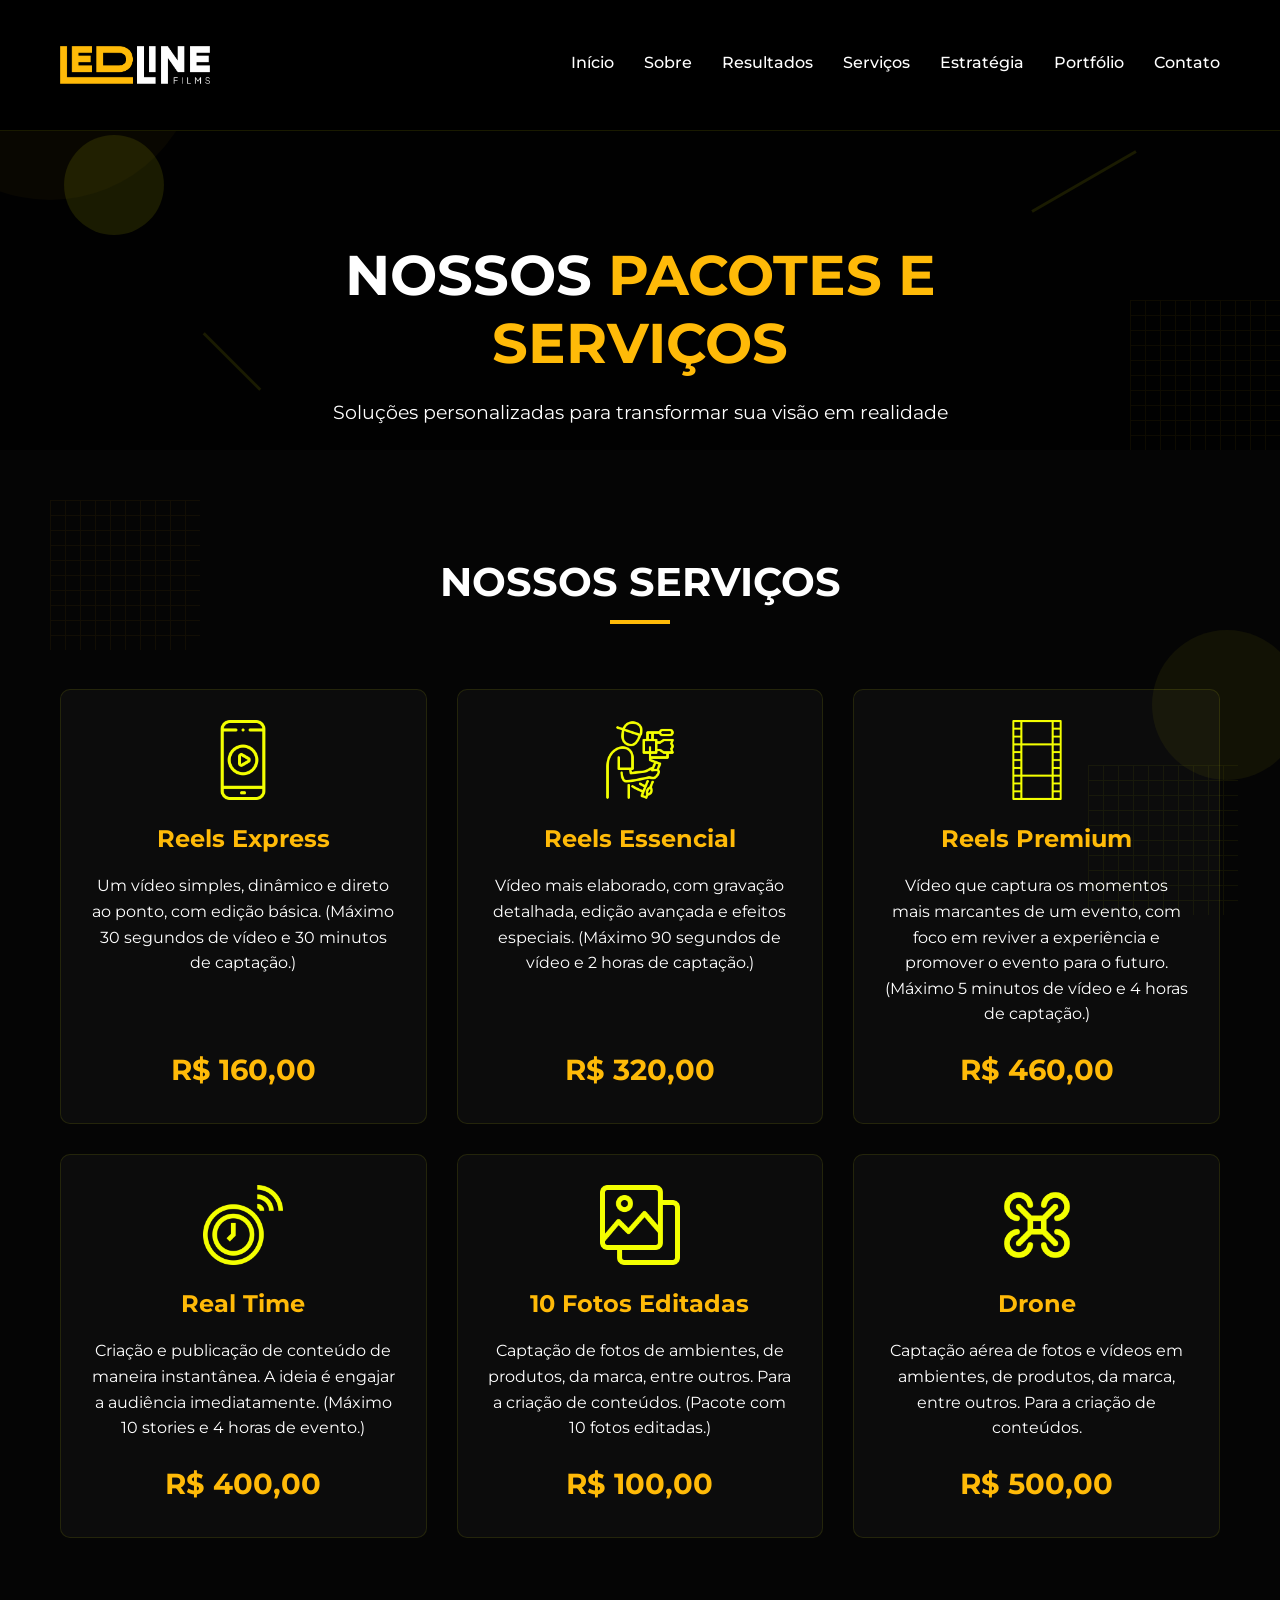
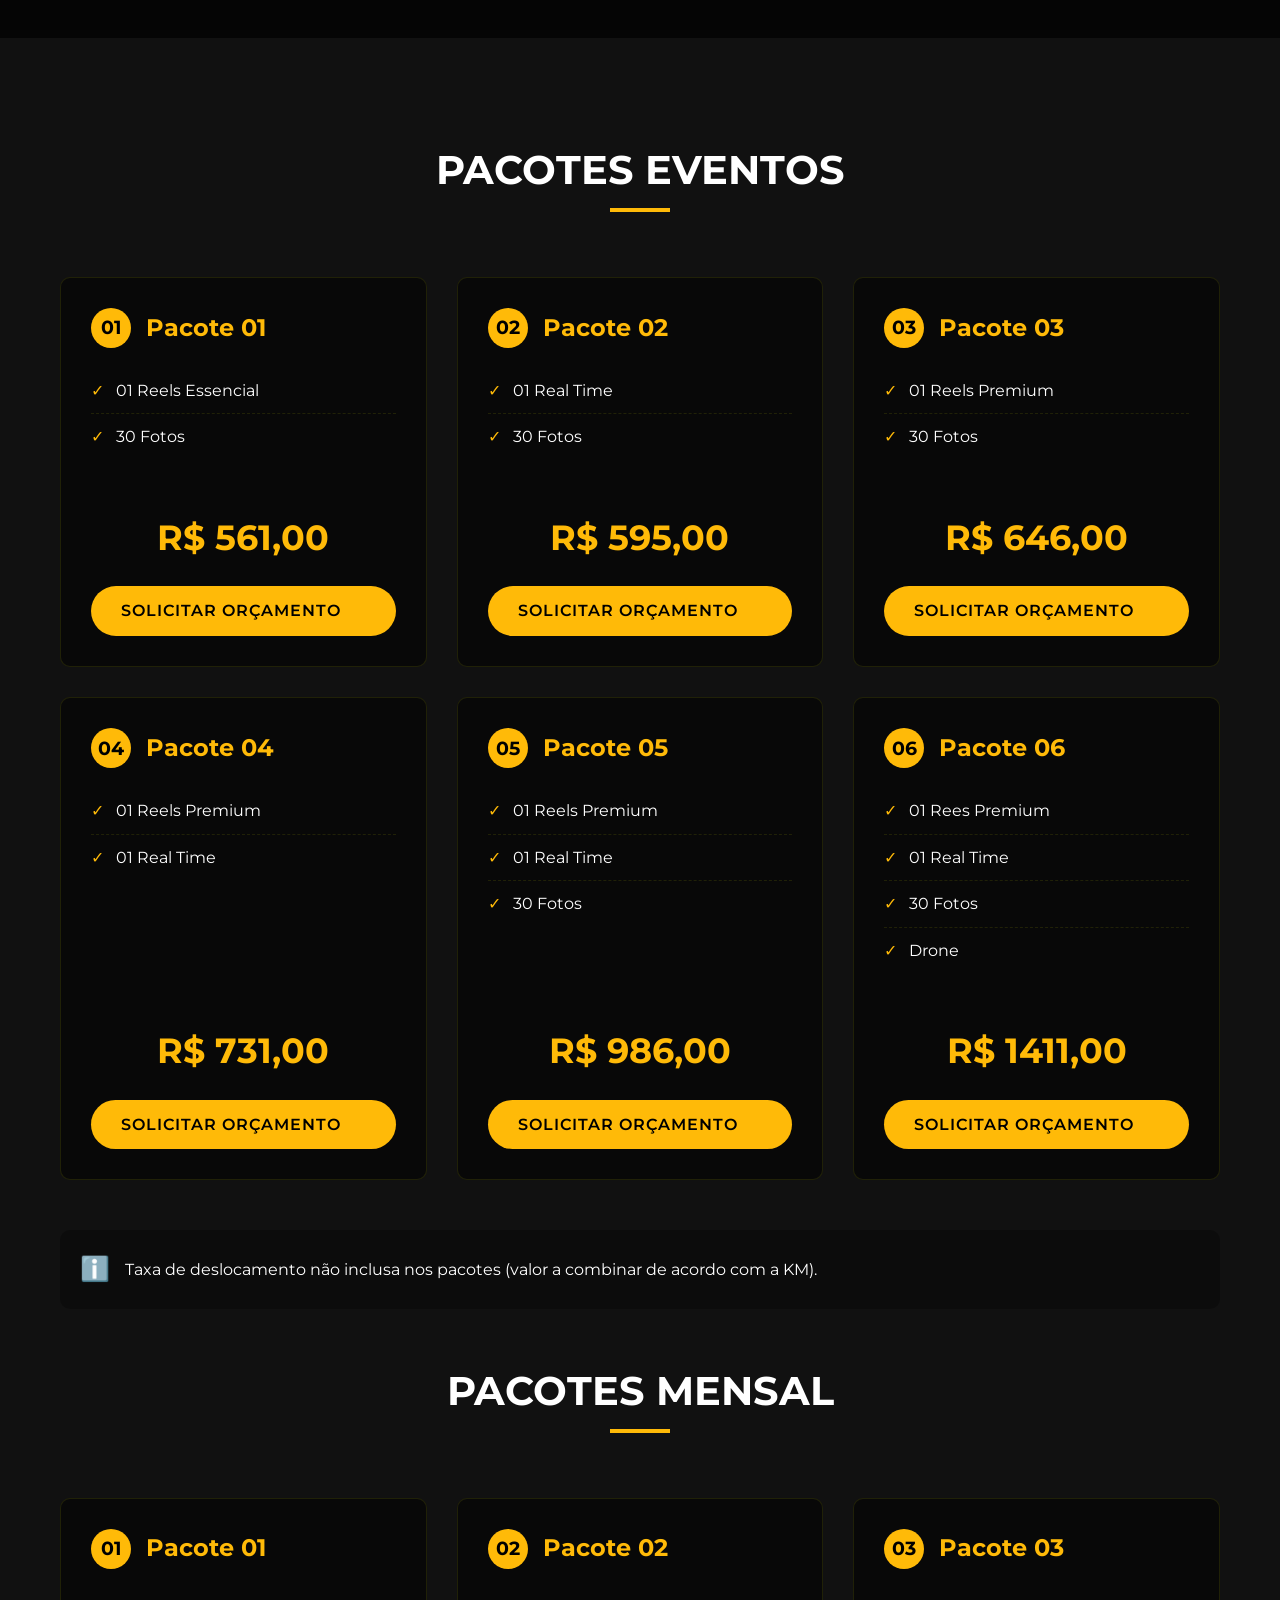
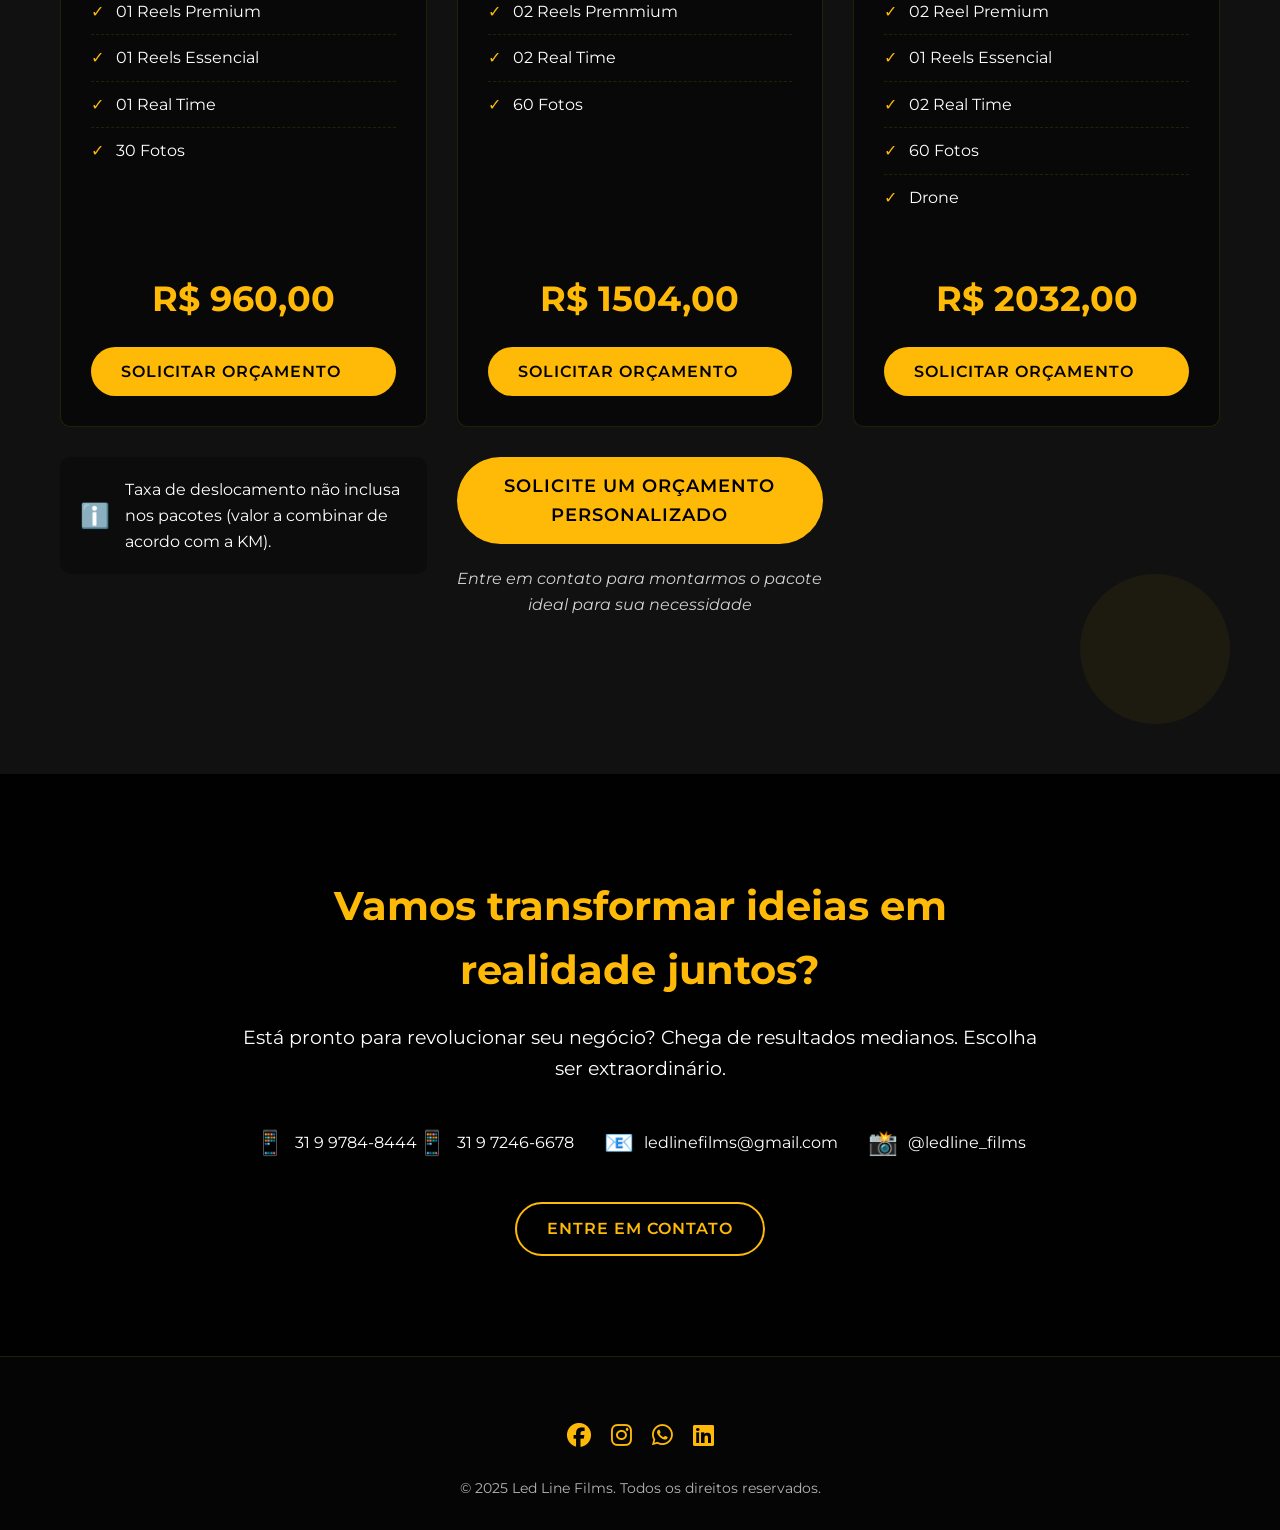
==== commit 10755c7b: "main v2" ====
--- a/pacotes.html
+++ b/pacotes.html
@@ -16,7 +16,7 @@
     <header>
         <div class="container nav-container">
             <a href="index.html" class="logo">
-                <img src="/imgs/logo.png" alt="LED LINE Films Logo">
+                <img src="/imgs/9.png" alt="LED LINE Films Logo">
             </a>
             <nav>
                 <ul>
@@ -112,6 +112,16 @@
                     </div>
                 </div>
 
+                <div class="pacote-servico-card">
+                    <div class="servico-icon">
+                        <img src="/imgs/icons/drone.png" alt="Fotos Editadas">
+                    </div>
+                    <h3>Drone</h3>
+                    <p>Captação aérea de fotos e vídeos em ambientes, de produtos, da marca, entre outros. Para a criação de conteúdos.</p>
+                    <div class="servico-preco">
+                        <span>R$ 500,00</span>
+                    </div>
+                </div>
             </div>
         </div>
     </section>
@@ -289,7 +299,6 @@
                     <span class="info-icon">ℹ️</span>
                     <p>Taxa de deslocamento não inclusa nos pacotes (valor a combinar de acordo com a KM).</p>
                 </div>
-
             </div>
 
             <div class="pacotes-cta">
--- a/styles.css
+++ b/styles.css
@@ -1,6 +1,6 @@
 :root {
-    --primary-color: #000000;         /* Preto como na proposta */
-    --accent-color: #f3ff00;          /* Amarelo vibrante como na proposta */
+    --primary-color: #050505;         /* Preto como na proposta */
+    --accent-color: #ffba08;          /* Amarelo vibrante como na proposta */
     --text-color: #ffffff;            /* Texto branco */
     --secondary-color: #111111;       /* Tom escuro secundário */
     --transition: all 0.3s ease;
@@ -867,7 +867,7 @@
 }
 
 .social-icons {
-    color: #f3ff00;
+    color: #ffba08;
     display: flex;
     justify-content: center;
     margin-bottom: 30px;
@@ -875,7 +875,7 @@
 }
 
 .social-icons a {
-    color: #f3ff00;
+    color: #ffba08;
     margin: 0 10px;
     transition: transform 0.3s ease;
     font-size: 1.5rem;
--- a/pacotes.css
+++ b/pacotes.css
@@ -1,7 +1,6 @@
-
 :root {
-    --primary-color: #000000;         /* Preto como na proposta */
-    --accent-color: #f3ff00;          /* Amarelo vibrante como na proposta */
+    --primary-color: #050505;         /* Preto como na proposta */
+    --accent-color: #ffba08;          /* Amarelo vibrante como na proposta */
     --text-color: #ffffff;            /* Texto branco */
     --secondary-color: #111111;       /* Tom escuro secundário */
     --transition: all 0.3s ease;
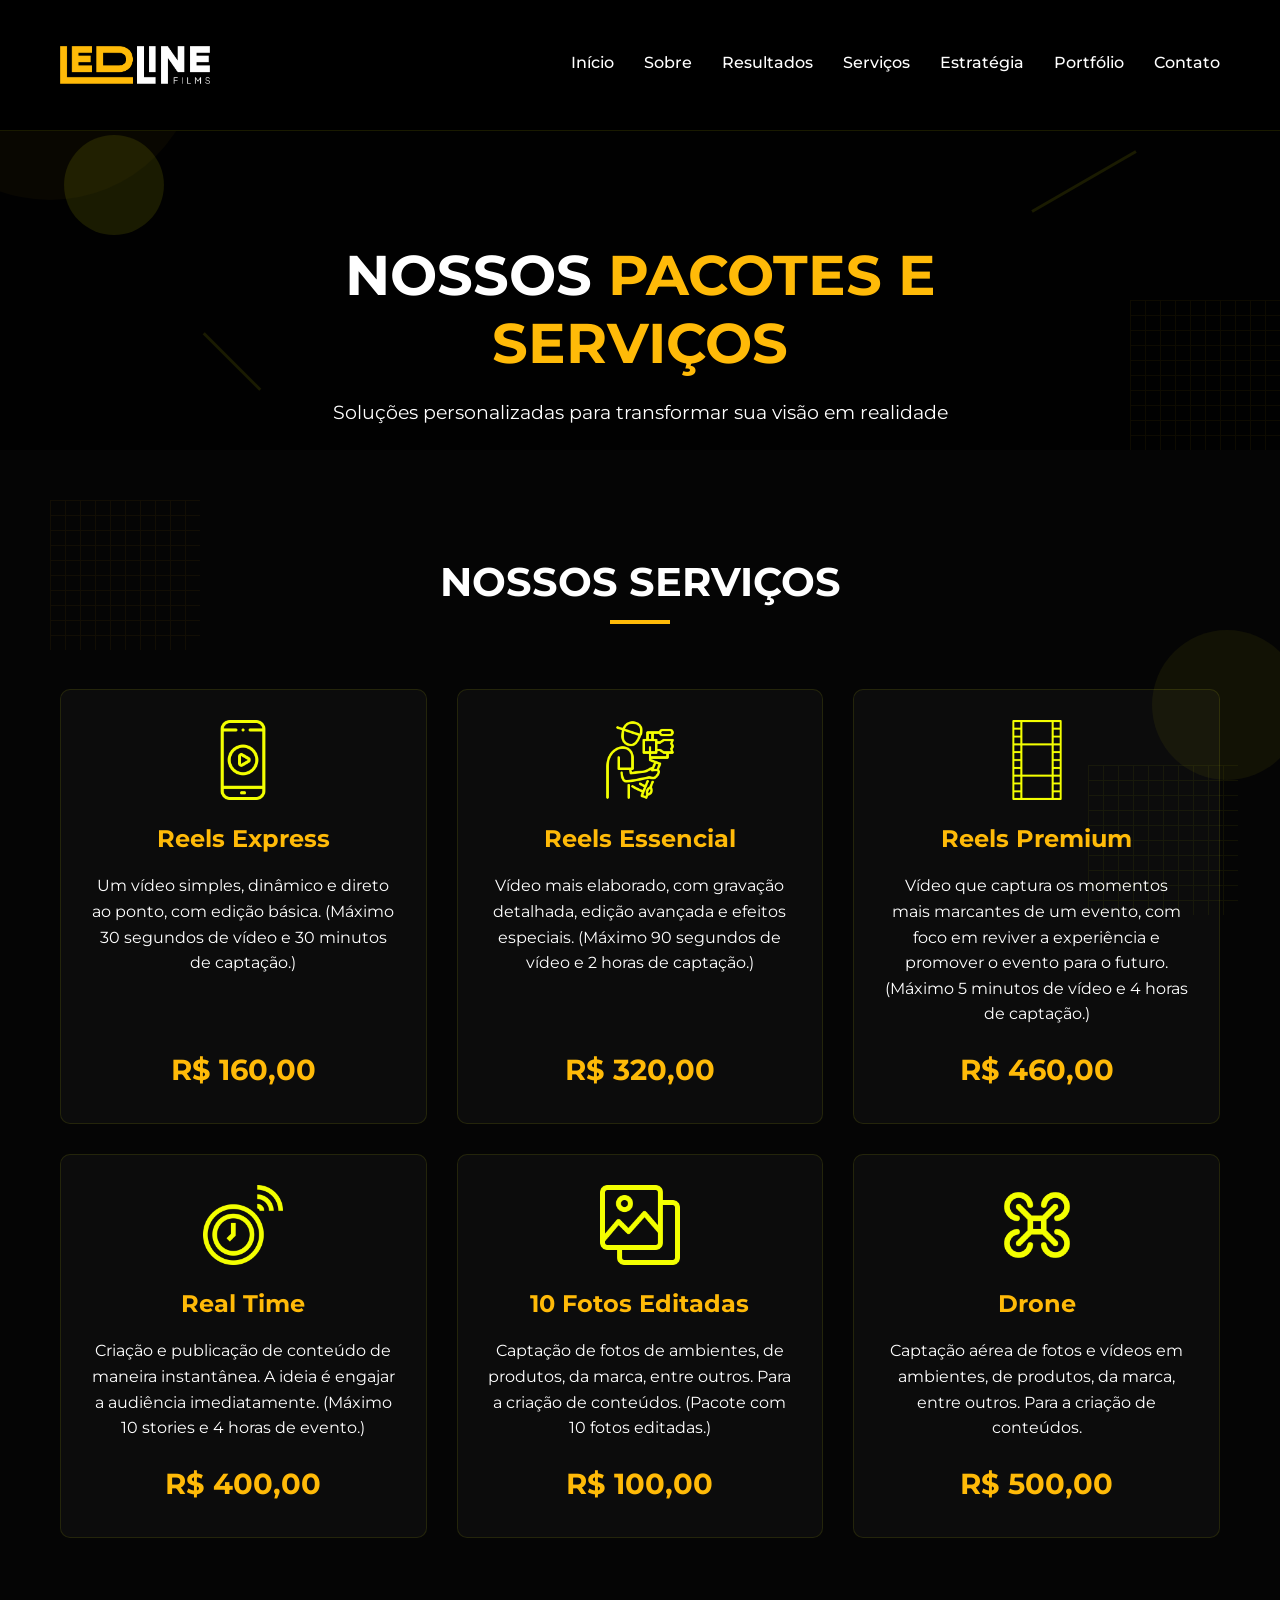
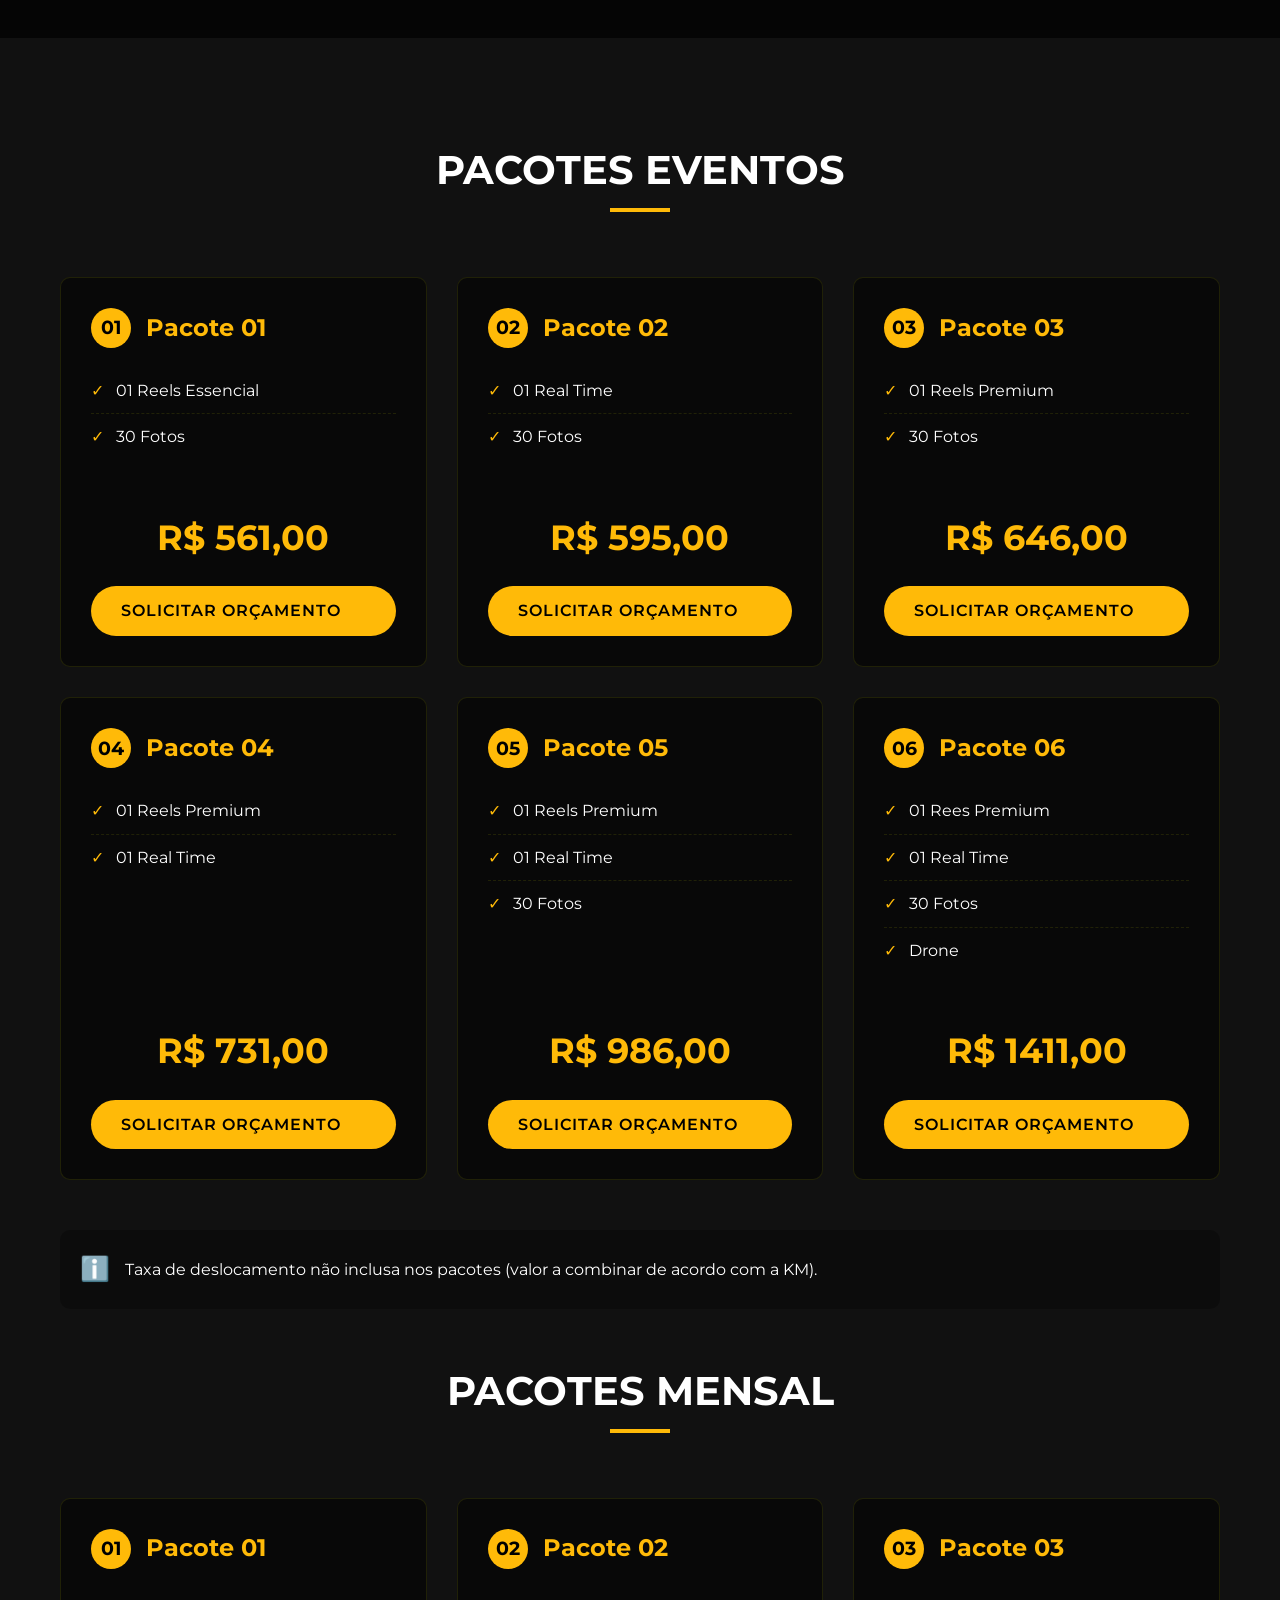
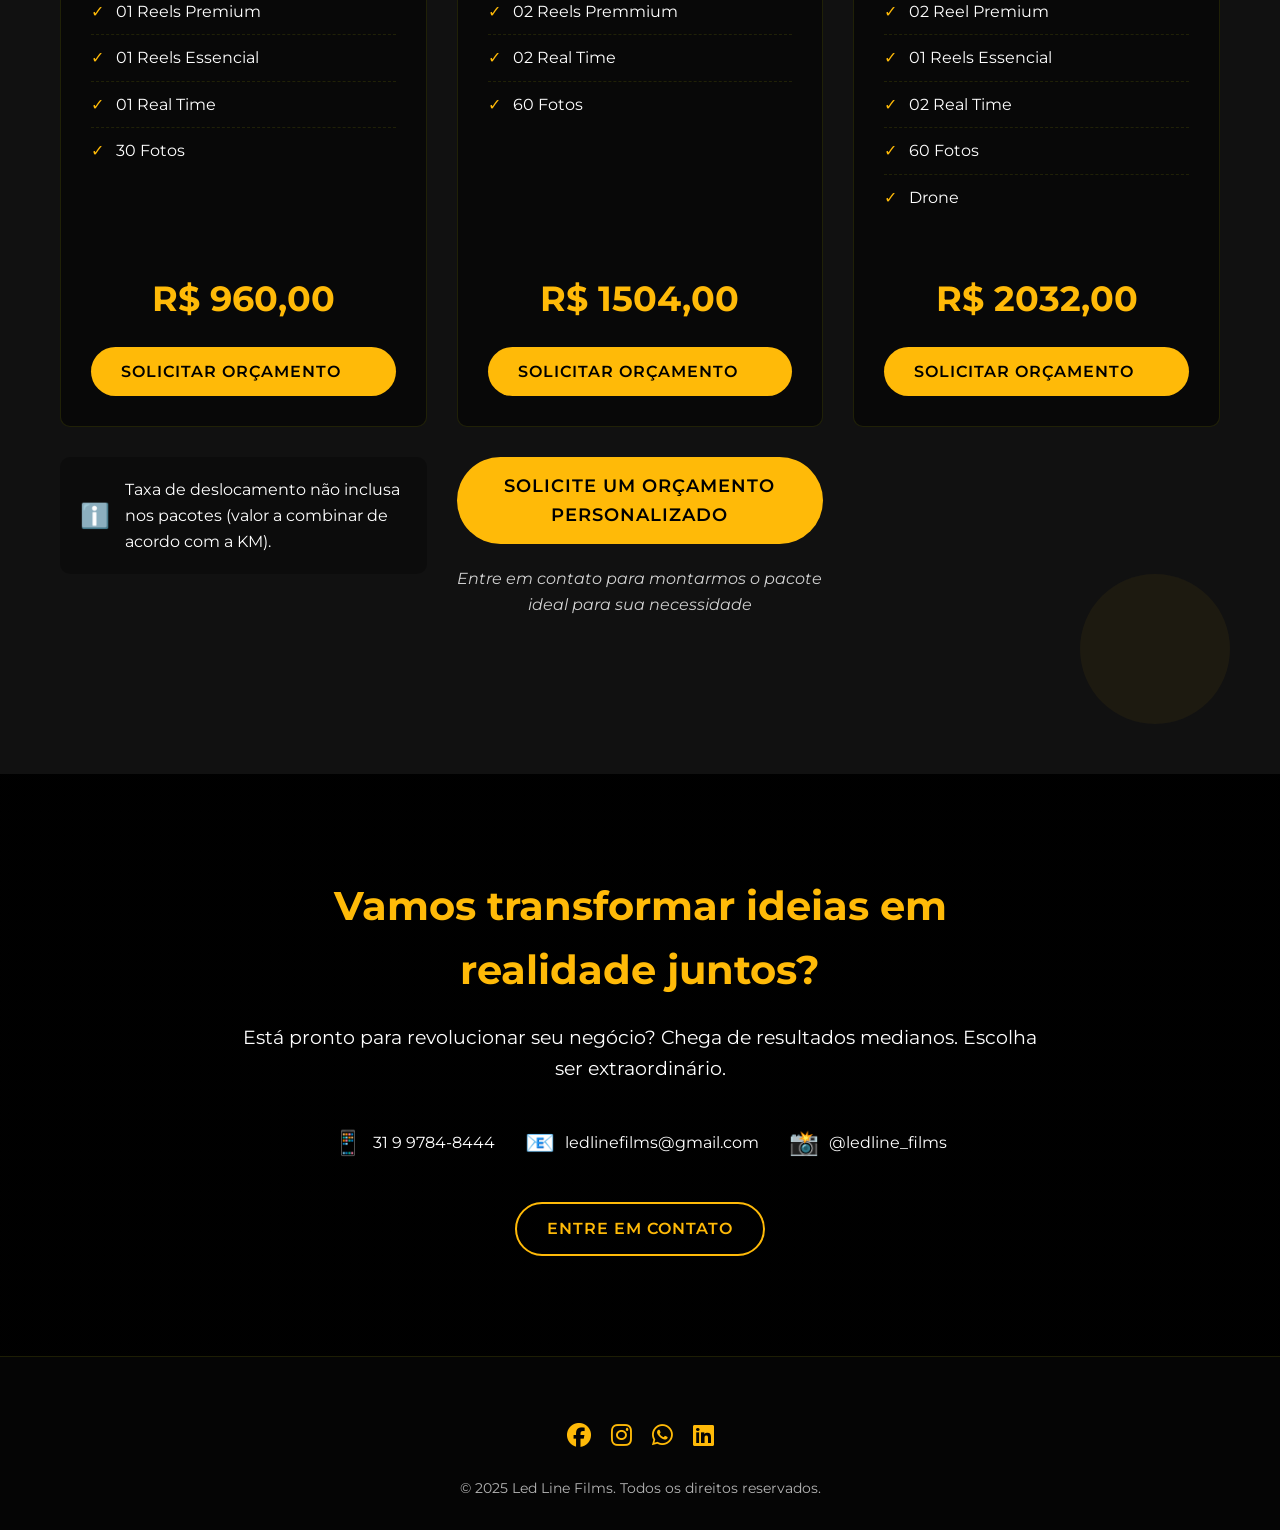
==== commit e79943b0: "atualização_juliana" ====
--- a/pacotes.html
+++ b/pacotes.html
@@ -7,8 +7,8 @@
     <link rel="stylesheet" href="styles.css">
     <link href="https://fonts.googleapis.com/css2?family=Montserrat:wght@400;500;600;700&display=swap" rel="stylesheet">
     <link rel="stylesheet" href="https://cdnjs.cloudflare.com/ajax/libs/font-awesome/6.5.1/css/all.min.css">
-    <link rel="icon" href="/imgs/favicon.svg" type="image/x-icon">
-    <link rel="shortcut icon" href="/imgs/favicon.svg" type="image/x-icon">
+    <link rel="icon" href="/imgs/LED LINE ICO.png" type="image/x-icon">
+    <link rel="shortcut icon" href="/imgs/LED LINE ICO.png" type="image/x-icon">
     <link rel="stylesheet" href="pacotes.css">
 </head>
 <body>
@@ -319,8 +319,6 @@
                     <div class="contato-item">
                         <span class="contato-icon">📱</span>
                         <a href="tel:+5531997848444">31 9 9784-8444</a>
-                        <span class="contato-icon">📱</span>
-                        <a href="tel:+5531972466678">31 9 7246-6678</a>
                     </div>
                     <div class="contato-item">
                         <span class="contato-icon">📧</span>
